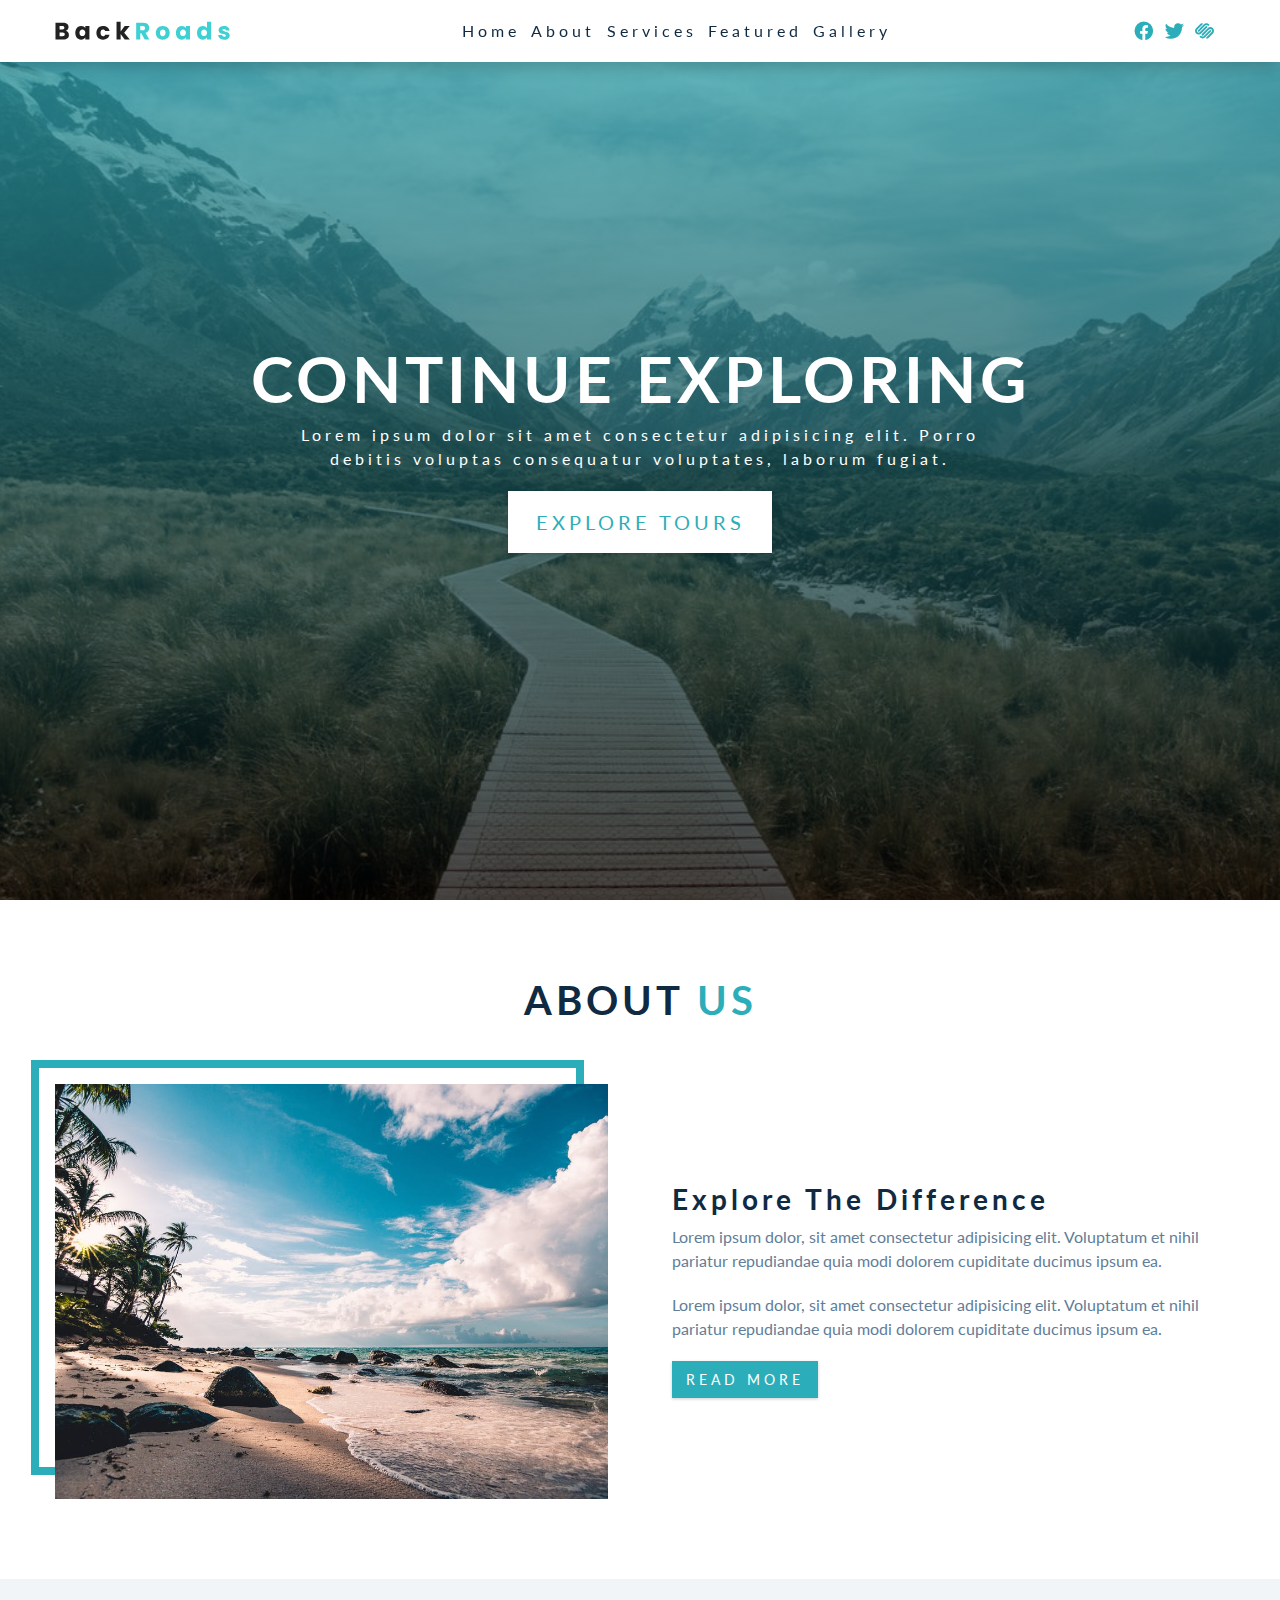
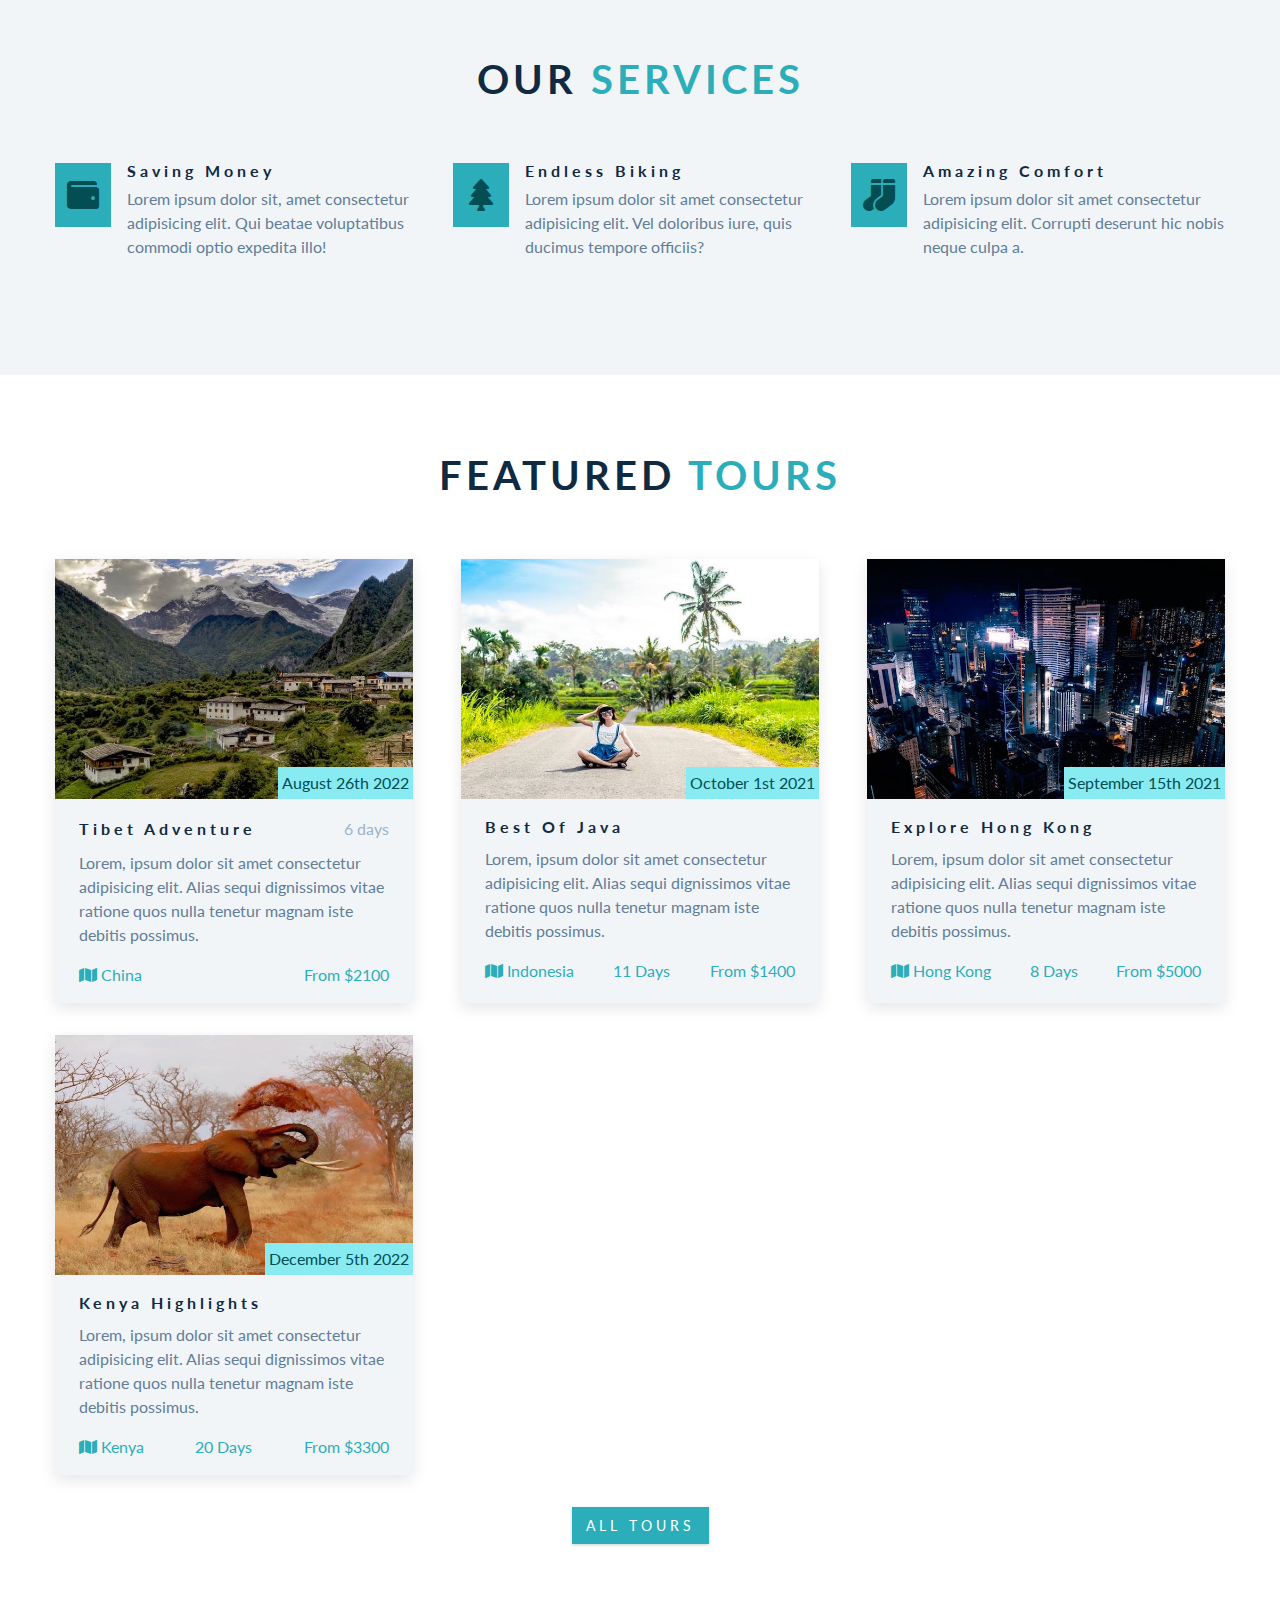
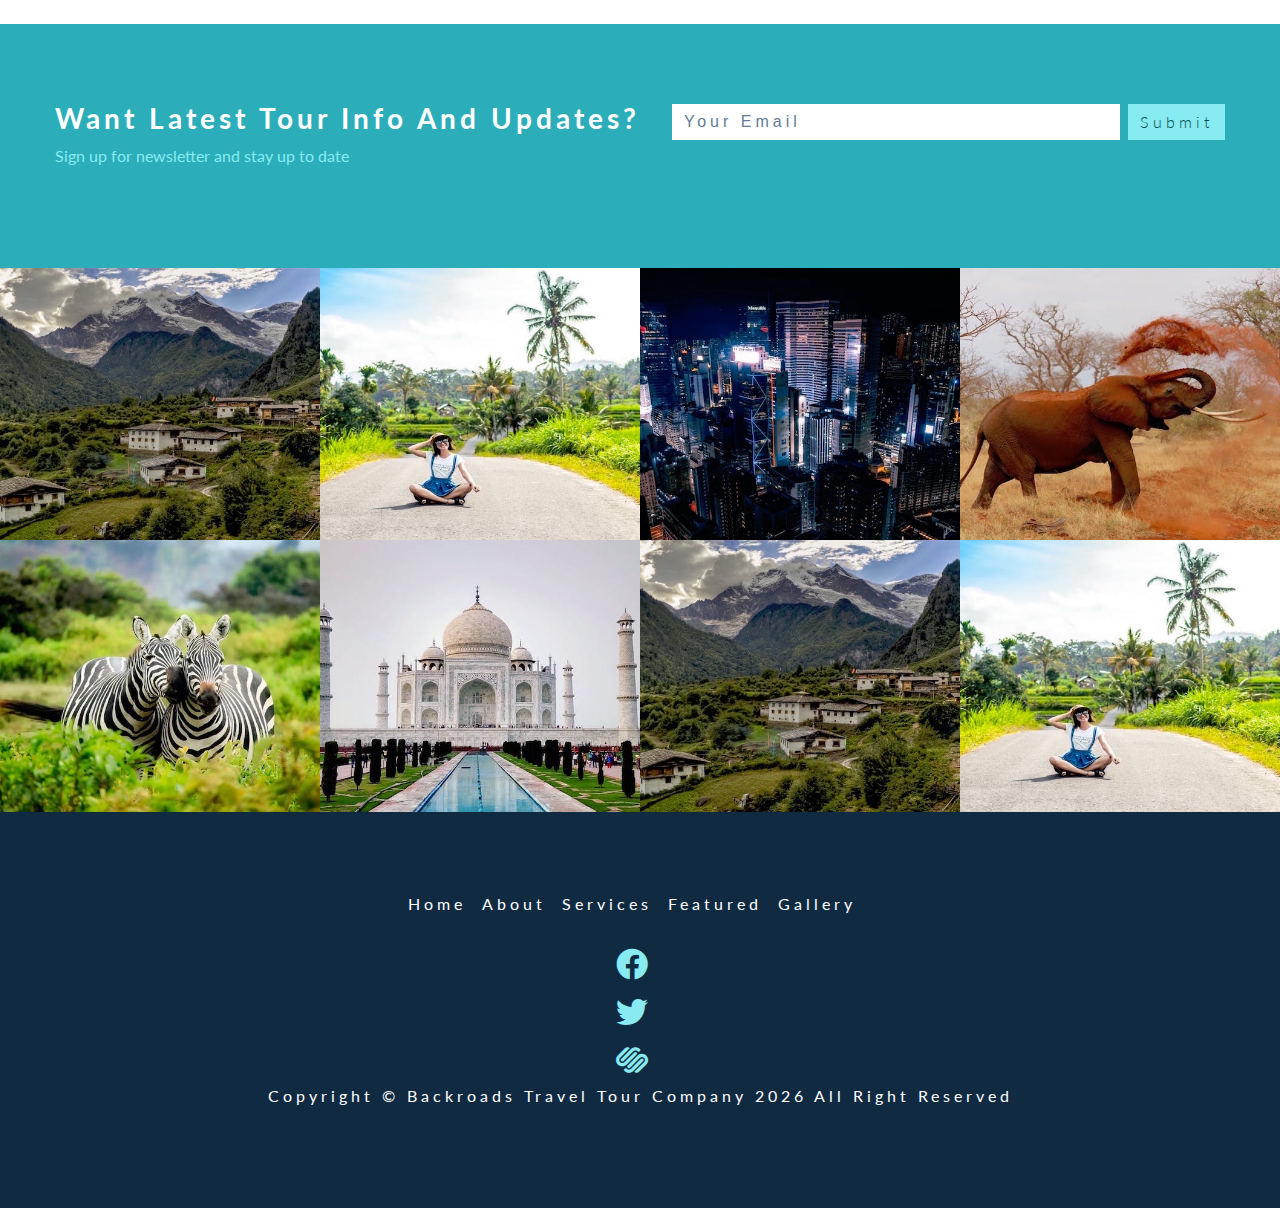
==== index.html @ 0223e91f "template copied" ====
<!DOCTYPE html>
<html lang="en">
  <head>
    <meta charset="UTF-8" />
    <meta name="viewport" content="width=device-width, initial-scale=1.0" />
    <meta http-equiv="X-UA-Compatible" content="ie=edge" />
    <title>Backroads || Tour Company</title>
    <!-- favicon -->
    <link rel="shortcut icon" href="./images/favicon.ico" type="image/x-icon" />
    <!-- font-awesome -->
    <link
      rel="stylesheet"
      href="./fontawesome-free-5.12.1-web/css/all.min.css"
    />
    <!-- styles css -->
    <link rel="stylesheet" href="./css/styles.css" />
  </head>
  <body>
    <!-- header  -->
    <header id="home">
      <!-- navbar -->
      <nav class="navbar">
        <div class="nav-center">
          <!-- nav header -->
          <div class="nav-header">
            <img src="./images/logo.svg" class="nav-logo" alt="" />
            <button type="button" class="nav-toggle" id="nav-toggle">
              <i class="fas fa-bars"></i>
            </button>
          </div>
          <!-- end of nav header -->
          <!-- nav links -->
          <ul class="nav-links" id="nav-links">
            <!-- single link -->
            <li>
              <a href="#home" class="nav-link scroll-link">home</a>
            </li>
            <!-- end of single link -->
            <!-- single link -->
            <li>
              <a href="#about" class="nav-link scroll-link">about</a>
            </li>
            <!-- end of single link -->
            <!-- single link -->
            <li>
              <a href="#services" class="nav-link scroll-link">services</a>
            </li>
            <!-- end of single link -->
            <!-- single link -->
            <li>
              <a href="#featured" class="nav-link scroll-link">featured</a>
            </li>
            <!-- end of single link -->
            <!-- single link -->
            <li>
              <a href="#gallery" class="nav-link scroll-link">gallery</a>
            </li>
            <!-- end of single link -->
          </ul>
          <!-- end of nav links -->
          <!-- nav icons -->
          <ul class="nav-icons">
            <!-- single icon -->
            <li>
              <a
                href="https://www.facebook.com"
                target="_blank"
                class="nav-icon"
              >
                <i class="fab fa-facebook"></i>
              </a>
            </li>
            <!-- single icon -->
            <li>
              <a
                href="https://www.twitter.com"
                target="_blank"
                class="nav-icon"
              >
                <i class="fab fa-twitter"></i>
              </a>
            </li>
            <!-- single icon -->
            <li>
              <a
                href="https://www.twitter.com"
                target="_blank"
                class="nav-icon"
              >
                <i class="fab fa-squarespace"></i>
              </a>
            </li>
          </ul>
          <!-- end of footer icons -->
        </div>
      </nav>
      <!-- hero -->
      <div class="hero">
        <div class="hero-banner">
          <h1>continue exploring</h1>
          <p>
            Lorem ipsum dolor sit amet consectetur adipisicing elit. Porro
            debitis voluptas consequatur voluptates, laborum fugiat.
          </p>
          <a href="#featured" class="btn hero-btn scroll-link">explore tours</a>
        </div>
      </div>
    </header>
    <!-- end of header  -->

    <!-- about section -->
    <section class="section" id="about">
      <!-- title -->
      <div class="section-title">
        <h2>about <span>us</span></h2>
      </div>
      <div class="section-center about-center">
        <!-- about img wrapper -->
        <article class="about-img">
          <img
            src="./images/about.jpeg"
            class="about-photo"
            alt="awesome beach"
          />
        </article>

        <!-- about info -->
        <article class="about-info">
          <h3>explore the difference</h3>
          <p>
            Lorem ipsum dolor, sit amet consectetur adipisicing elit. Voluptatum
            et nihil pariatur repudiandae quia modi dolorem cupiditate ducimus
            ipsum ea.
          </p>
          <p>
            Lorem ipsum dolor, sit amet consectetur adipisicing elit. Voluptatum
            et nihil pariatur repudiandae quia modi dolorem cupiditate ducimus
            ipsum ea.
          </p>
          <a href="#" class="btn">read more</a>
        </article>
      </div>
    </section>
    <!-- end of about section -->

    <!-- services -->
    <section class="section services" id="services">
      <div class="section-title">
        <h2>our <span>services</span></h2>
      </div>
      <div class="section-center services-center">
        <!-- single service -->
        <article class="service">
          <span class="service-icon">
            <i class="fas fa-wallet fa-fw"></i>
          </span>
          <div class="service-info">
            <h4 class="service-title">saving money</h4>
            <p class="service-text">
              Lorem ipsum dolor sit, amet consectetur adipisicing elit. Qui
              beatae voluptatibus commodi optio expedita illo!
            </p>
          </div>
        </article>
        <!-- end of single service -->
        <!-- single service -->
        <article class="service">
          <span class="service-icon">
            <i class="fas fa-tree fa-fw"></i>
          </span>
          <div class="service-info">
            <h4 class="service-title">endless biking</h4>
            <p class="service-text">
              Lorem ipsum dolor sit amet consectetur adipisicing elit. Vel
              doloribus iure, quis ducimus tempore officiis?
            </p>
          </div>
        </article>
        <!-- end of single service -->
        <!-- single service -->
        <article class="service">
          <span class="service-icon">
            <i class="fas fa-socks fa-fw"></i>
          </span>
          <div class="service-info">
            <h4 class="service-title">amazing comfort</h4>
            <p class="service-text">
              Lorem ipsum dolor sit amet consectetur adipisicing elit. Corrupti
              deserunt hic nobis neque culpa a.
            </p>
          </div>
        </article>
        <!-- end of single service -->
      </div>
    </section>
    <!--end services -->

    <!-- featured tours -->
    <section class="section" id="featured">
      <div class="section-title">
        <h2>featured <span>tours</span></h2>
      </div>
      <!-- featured center -->
      <div class="section-center featured-center">
        <!-- single tour -->
        <article class="tour-card">
          <div class="tour-img-container">
            <img src="./images/tour-1.jpeg" class="tour-img" alt="" />
            <p class="tour-date">august 26th 2022</p>
          </div>
          <div class="tour-info">
            <div class="tour-title">
              <h4>tibet adventure</h4>
              <p>6 days</p>
            </div>
            <p>
              Lorem, ipsum dolor sit amet consectetur adipisicing elit. Alias
              sequi dignissimos vitae ratione quos nulla tenetur magnam iste
              debitis possimus.
            </p>
            <div class="tour-footer">
              <p>
                <span>
                  <i class="fas fa-map"></i>
                  china
                </span>
              </p>
              <p>from $2100</p>
            </div>
          </div>
        </article>
        <!-- end of single tour -->
        <!-- single tour -->
        <article class="tour-card">
          <div class="tour-img-container">
            <img src="./images/tour-2.jpeg" class="tour-img" alt="" />
            <p class="tour-date">october 1st 2021</p>
          </div>
          <div class="tour-info">
            <h4>best of java</h4>
            <p>
              Lorem, ipsum dolor sit amet consectetur adipisicing elit. Alias
              sequi dignissimos vitae ratione quos nulla tenetur magnam iste
              debitis possimus.
            </p>
            <div class="tour-footer">
              <p>
                <span>
                  <i class="fas fa-map"></i>
                  indonesia
                </span>
              </p>
              <p>11 days</p>
              <p>from $1400</p>
            </div>
          </div>
        </article>
        <!-- end of single tour -->
        <!-- single tour -->
        <article class="tour-card">
          <div class="tour-img-container">
            <img src="./images/tour-3.jpeg" class="tour-img" alt="" />
            <p class="tour-date">september 15th 2021</p>
          </div>
          <div class="tour-info">
            <h4>explore hong kong</h4>
            <p>
              Lorem, ipsum dolor sit amet consectetur adipisicing elit. Alias
              sequi dignissimos vitae ratione quos nulla tenetur magnam iste
              debitis possimus.
            </p>
            <div class="tour-footer">
              <p>
                <span>
                  <i class="fas fa-map"></i>
                  hong kong
                </span>
              </p>
              <p>8 days</p>
              <p>from $5000</p>
            </div>
          </div>
        </article>
        <!-- end of single tour -->
        <!-- single tour -->
        <article class="tour-card">
          <div class="tour-img-container">
            <img src="./images/tour-4.jpeg" class="tour-img" alt="" />
            <p class="tour-date">december 5th 2022</p>
          </div>
          <div class="tour-info">
            <h4>kenya highlights</h4>
            <p>
              Lorem, ipsum dolor sit amet consectetur adipisicing elit. Alias
              sequi dignissimos vitae ratione quos nulla tenetur magnam iste
              debitis possimus.
            </p>
            <div class="tour-footer">
              <p>
                <span>
                  <i class="fas fa-map"></i>
                  kenya
                </span>
              </p>
              <p>20 days</p>
              <p>from $3300</p>
            </div>
          </div>
        </article>
        <!-- end of single tour -->
      </div>
      <div class="tour-btn">
        <a href="#" class="btn">all tours</a>
      </div>
    </section>
    <!-- end of featured tours -->

    <!-- contact -->
    <section class="section contact" id="contact">
      <div class="section-center contact-center">
        <!-- contact title -->
        <article class="contact-title">
          <h3>want latest tour info and updates?</h3>
          <p>Sign up for newsletter and stay up to date</p>
        </article>
        <form class="contact-form">
          <input
            type="email"
            name="email"
            class="form-control"
            placeholder="your email"
          />
          <button type="submit" class="btn-submit">submit</button>
        </form>
      </div>
    </section>

    <!-- end of contact -->

    <!-- gallery  -->
    <section id="gallery">
      <div class="gallery-center">
        <!-- single item -->
        <article class="gallery-img-container">
          <img src="./images/tour-1.jpeg" class="gallery-img" />
          <a href="#" class="gallery-icon">
            <i class="fas fa-search"></i>
          </a>
        </article>
        <!-- end of single item -->
        <!-- single item -->
        <article class="gallery-img-container">
          <img src="./images/tour-2.jpeg" class="gallery-img" />
          <a href="#" class="gallery-icon">
            <i class="fas fa-search"></i>
          </a>
        </article>
        <!-- end of single item -->
        <!-- single item -->
        <article class="gallery-img-container">
          <img src="./images/tour-3.jpeg" class="gallery-img" />
          <a href="#" class="gallery-icon">
            <i class="fas fa-search"></i>
          </a>
        </article>
        <!-- end of single item -->
        <!-- single item -->
        <article class="gallery-img-container">
          <img src="./images/tour-4.jpeg" class="gallery-img" />
          <a href="#" class="gallery-icon">
            <i class="fas fa-search"></i>
          </a>
        </article>
        <!-- end of single item -->
        <!-- single item -->
        <article class="gallery-img-container">
          <img src="./images/tour-5.jpeg" class="gallery-img" />
          <a href="#" class="gallery-icon">
            <i class="fas fa-search"></i>
          </a>
        </article>
        <!-- end of single item -->
        <!-- single item -->
        <article class="gallery-img-container">
          <img src="./images/tour-6.jpeg" class="gallery-img" />
          <a href="#" class="gallery-icon">
            <i class="fas fa-search"></i>
          </a>
        </article>
        <!-- end of single item -->
        <!-- single item -->
        <article class="gallery-img-container">
          <img src="./images/tour-1.jpeg" class="gallery-img" />
          <a href="#" class="gallery-icon">
            <i class="fas fa-search"></i>
          </a>
        </article>
        <!-- end of single item -->
        <!-- single item -->
        <article class="gallery-img-container">
          <img src="./images/tour-2.jpeg" class="gallery-img" />
          <a href="#" class="gallery-icon">
            <i class="fas fa-search"></i>
          </a>
        </article>
        <!-- end of single item -->
      </div>
    </section>
    <!-- end of gallery  -->

    <!-- footer -->
    <footer class="section footer">
      <ul class="footer-links">
        <!-- single link -->
        <li>
          <a href="#home" class="footer-link scroll-link">home</a>
        </li>
        <!-- end of single link -->
        <!-- single link -->
        <li>
          <a href="#about" class="footer-link scroll-link">about</a>
        </li>
        <!-- end of single link -->
        <!-- single link -->
        <li>
          <a href="#services" class="footer-link scroll-link">services</a>
        </li>
        <!-- end of single link -->
        <!-- single link -->
        <li>
          <a href="#featured" class="footer-link scroll-link">featured</a>
        </li>
        <!-- end of single link -->
        <!-- single link -->
        <li>
          <a href="#gallery" class="footer-link scroll-link">gallery</a>
        </li>
        <!-- end of single link -->
      </ul>
      <!-- end of footer links -->
      <!-- footer icons -->
      <ul>
        <!-- single icon -->
        <li>
          <a
            href="https://www.facebook.com"
            target="_blank"
            class="footer-icon"
          >
            <i class="fab fa-facebook"></i>
          </a>
        </li>
        <!-- single icon -->
        <li>
          <a href="https://www.twitter.com" target="_blank" class="footer-icon">
            <i class="fab fa-twitter"></i>
          </a>
        </li>
        <!-- single icon -->
        <li>
          <a href="https://www.twitter.com" target="_blank" class="footer-icon">
            <i class="fab fa-squarespace"></i>
          </a>
        </li>
      </ul>
      <!-- end of footer icons -->
      <p class="copyright">
        copyright &copy; backroads travel tour company
        <span id="date"></span> all right reserved
      </p>
    </footer>
    <!-- js -->
    <script src="./js/app.js"></script>
  </body>
</html>
---- css/styles.css ----
/*
=============== 
Fonts
===============
*/
@import url("https://fonts.googleapis.com/css?family=Lato:400,700&display=swap");

/*
=============== 
Variables
===============
*/

:root {
  /* dark shades of primary color*/
  --clr-primary-1: hsl(184, 91%, 17%);
  --clr-primary-2: hsl(185, 84%, 25%);
  --clr-primary-3: hsl(185, 81%, 29%);
  --clr-primary-4: hsl(184, 77%, 34%);
  /* primary/main color */
  --clr-primary-5: hsl(185, 62%, 45%);
  /* lighter shades of primary color */
  --clr-primary-6: hsl(185, 57%, 50%);
  --clr-primary-7: hsl(184, 65%, 59%);
  --clr-primary-8: hsl(184, 80%, 74%);
  --clr-primary-9: hsl(185, 94%, 87%);
  --clr-primary-10: hsl(186, 100%, 94%);
  /* darkest grey - used for headings */
  --clr-grey-1: hsl(209, 61%, 16%);
  --clr-grey-2: hsl(211, 39%, 23%);
  --clr-grey-3: hsl(209, 34%, 30%);
  --clr-grey-4: hsl(209, 28%, 39%);
  /* grey used for paragraphs */
  --clr-grey-5: hsl(210, 22%, 49%);
  --clr-grey-6: hsl(209, 23%, 60%);
  --clr-grey-7: hsl(211, 27%, 70%);
  --clr-grey-8: hsl(210, 31%, 80%);
  --clr-grey-9: hsl(212, 33%, 89%);
  --clr-grey-10: hsl(210, 36%, 96%);
  --clr-white: #fff;
  --ff-primary: "Lato", sans-serif;
  --transition: all 0.3s linear;
  --spacing: 0.25rem;
  --radius: 0.5rem;
  --light-shadow: 0 5px 15px rgba(0, 0, 0, 0.1);
  --dark-shadow: 0 5px 15px rgba(0, 0, 0, 0.2);
}
/*
=============== 
Global Styles
===============
*/

* {
  margin: 0;
  padding: 0;
  box-sizing: border-box;
}
body {
  font-family: var(--ff-primary);
  background: var(--clr-white);
  color: var(--clr-grey-1);
  line-height: 1.5;
  font-size: 0.875rem;
}
ul {
  list-style-type: none;
}
a {
  text-decoration: none;
}

img:not(.nav-logo) {
  width: 100%;
  display: block;
}

h1,
h2,
h3,
h4 {
  letter-spacing: var(--spacing);
  text-transform: capitalize;
  line-height: 1.25;
  margin-bottom: 0.75rem;
}
h1 {
  font-size: 3rem;
}
h2 {
  font-size: 2rem;
}
h3 {
  font-size: 1.25rem;
}
h4 {
  font-size: 0.875rem;
}
p {
  margin-bottom: 1.25rem;
  color: var(--clr-grey-5);
}
@media screen and (min-width: 800px) {
  h1 {
    font-size: 4rem;
  }
  h2 {
    font-size: 2.5rem;
  }
  h3 {
    font-size: 1.75rem;
  }
  h4 {
    font-size: 1rem;
  }
  body {
    font-size: 1rem;
  }
  h1,
  h2,
  h3,
  h4 {
    line-height: 1;
  }
}
/*  global classes */

.btn {
  text-transform: uppercase;
  background: var(--clr-primary-5);
  color: var(--clr-white);
  padding: 0.375rem 0.75rem;
  letter-spacing: var(--spacing);
  display: inline-block;
  /* font-weight: 700; */
  transition: var(--transition);
  font-size: 0.875rem;
  border: 2px solid transparent;
  cursor: pointer;
  box-shadow: 0 1px 3px rgba(0, 0, 0, 0.2);
}
.btn:hover {
  color: var(--clr-primary-1);
  background: var(--clr-primary-8);
}

.section {
  padding: 5rem 0;
}

.section-title {
  text-align: center;
  margin-bottom: 4rem;
}

.section-title h2 {
  text-transform: uppercase;
}

.section-title span {
  color: var(--clr-primary-5);
}

.section-center {
  width: 90vw;
  margin: 0 auto;
  max-width: 1170px;
}

@media screen and (min-width: 992px) {
  .section-center {
    width: 95vw;
  }
}

/*
=============== 
Navbar
===============
*/
.navbar {
  position: fixed;
  top: 0;
  left: 0;
  width: 100%;
  background: var(--clr-white);
  box-shadow: var(--dark-shadow);
  z-index: 2;
}

.nav-icons {
  display: none;
}

.nav-center {
  width: 100%;
  max-width: 1170px;
  margin: 0 auto;
}

.nav-header {
  display: flex;
  justify-content: space-between;
  align-items: center;
  padding: 1rem 2rem;
}

.nav-toggle {
  background: transparent;
  border: transparent;
  font-size: 1.5rem;
  color: var(--clr-primary-5);
  cursor: pointer;
  transition: var(--transition);
}

.nav-toggle:hover {
  transform: scale(1.2);
}

.nav-link {
  display: block;
  padding: 1rem 2rem;
  text-transform: capitalize;
  letter-spacing: var(--spacing);
  transition: var(--transition);
  color: var(--clr-grey-1);
  cursor: pointer;
  font-size: 1rem;
}

.nav-link:hover {
  color: var(--clr-primary-1);
  background: var(--clr-primary-8);
  padding-left: 2.25rem;
}

.nav-links {
  height: 0;
  overflow: hidden;
  transition: var(--transition);
}

.show-links {
  height: 280px;
}

@media screen and (min-width: 992px) {
  .navbar {
    padding: 1rem 2rem;
  }
  /* hide toggle button */
  .nav-toggle {
    display: none;
  }

  .nav-center {
    display: flex;
    justify-content: space-between;
    align-items: center;
    flex-wrap: wrap;
  }

  .nav-links {
    height: auto;
    display: flex;
  }

  .nav-header {
    padding: 0 0;
  }

  .nav-link {
    padding: 0 0;
    margin-right: 0.7rem;
  }

  .nav-link:hover {
    padding: 0;
    color: var(--clr-primary-5);
    background: transparent;
  }
  .nav-icons {
    display: flex;
  }

  .nav-icon {
    margin-right: 0.7rem;
    color: var(--clr-primary-5);
    font-size: 1.2rem;
    transition: var(--transition);
  }

  .nav-icon:hover {
    color: var(--clr-primary-8);
  }
}

/*
=============== 
Hero
===============
*/
.hero {
  min-height: 100vh;
  background: var(--clr-primary-5);
  display: flex;
  justify-content: center;
  align-items: center;
}

.hero-banner {
  text-align: center;
  color: var(--clr-white);
  padding: 0 3rem;
}

.hero-banner h1 {
  text-transform: uppercase;
}

.hero-banner p {
  max-width: 35rem;
  margin-left: auto;
  margin-right: auto;
  color: var(--clr-white);
  letter-spacing: var(--spacing);
}

.hero-btn {
  padding: 0.9rem 1.6rem;
  font-size: 1.25rem;
  background: var(--clr-white);
  color: var(--clr-primary-5);
}

.hero-btn:hover {
  background: transparent;
  color: var(--clr-white);
  border-color: var(--clr-white);
}

@media screen and (min-width: 768px) {
  .hero {
    background: linear-gradient(rgb(44, 174, 186, 0.7), rgba(0, 0, 0, 0.7)),
      url("../images/main.jpeg") center/cover no-repeat;
  }
  .hero-banner {
    padding: 0;
  }
  .hero-banner p {
    max-width: 45rem;
  }
}

/*
=============== 
About
===============
*/
/* section add to globals */
/* title add to globals */
/* section center add to globals */

.about-img,
.about-info {
  margin-bottom: 2rem;
}

@media screen and (min-width: 992px) {
  .about-center {
    display: flex;
    flex-wrap: wrap;
    /* by using space-between, in combination with a  */
    justify-content: space-between;
  }
  .about-img,
  .about-info {
    /* shorthand for flex-grow:0, flex-shrink:0 and flex-basis (the size 
    along the main axis, in this case width). In this case, we are setting flex-shrink
    and flex-grow to 0, as we don't want the size of the children to change as our container
    changes. And we are setting their width to 50% minus 2 rem, so that we can have
    some distance between them. */
    flex: 0 0 calc(50% - 2rem);
    margin-bottom: 0;
    /* align-self centers the children along the cross axis (vertically in this case) */
    align-self: center;
  }
}

@media screen and (min-width: 1170px) {
  .about-img::before {
    content: "";
    position: absolute;
    border: 0.5rem solid var(--clr-primary-5);
    width: 100%;
    height: 100%;
    box-sizing: border-box;
    top: -1.5rem;
    left: -1.5rem;
    /* z-index: -1; */
  }
  .about-img {
    position: relative;
  }
  .about-photo {
    position: relative;
  }
}

/*
=============== 
Services
===============
*/

.services {
  background: var(--clr-grey-10);
}

.service {
  text-align: center;
  margin-bottom: 3rem;
}

.service-icon {
  background: var(--clr-primary-5);
  color: var(--clr-primary-1);
  padding: 0.5rem;
  display: inline-block;
  font-size: 2rem;
  margin-bottom: 1.5rem;
}

.service-text {
  max-width: 20rem;
  margin-left: auto;
  margin-right: auto;
}

@media screen and (min-width: 576px) {
  .services-center {
    display: flex;
    justify-content: space-between;
    flex-wrap: wrap;
  }

  .service {
    flex: 0 0 calc(50% - 1rem);
    margin-bottom: 1rem;
  }
}

@media screen and (min-width: 992px) {
  .service {
    flex: 0 0 calc(33.33% - 1rem);
  }
}

@media screen and (min-width: 1170px) {
  .service {
    display: flex;
    text-align: left;
  }
  .service-icon {
    /* the default is strech, which made the icon too big, so changed to start */
    align-self: start;
  }
  .service-info {
    padding-left: 1rem;
  }
  .service-title {
    margin-bottom: 0.5rem;
  }
}

/*
=============== 
Featured Tours
===============
*/

.tour-card {
  transition: var(--transition);
  background: var(--clr-grey-10);
  box-shadow: var(--light-shadow);
  /* margin between the cards on small screens - single column layout */
  margin-bottom: 2rem;
}

.tour-card:hover {
  box-shadow: var(--dark-shadow);
  transform: scale(1.02);
}

.tour-img-container {
  position: relative;
}

.tour-img {
  height: 15rem;
  -o-object-fit: cover;
  object-fit: cover;
}

.tour-date {
  position: absolute;
  right: 0;
  bottom: 0;
  background: var(--clr-primary-8);
  margin-bottom: 0;
  color: var(--clr-primary-1);
  text-transform: capitalize;
  padding: 0.25rem;
}

.tour-title {
  display: flex;
  justify-content: space-between;
  flex-wrap: wrap;
}

.tour-title p,
.tour-title h4 {
  margin-bottom: 0.75rem;
  line-height: 1.25;
}

.tour-title p {
  color: var(--clr-grey-7);
}

.tour-info {
  padding: 1.25rem 1.5rem;
}

.tour-footer {
  display: flex;
  justify-content: space-between;
  flex-wrap: wrap;
  align-items: center;
}

.tour-footer p {
  line-height: 0;
  margin-bottom: 0;
  text-transform: capitalize;
  color: var(--clr-primary-5);
}
.tour-btn {
  text-align: center;
}

@media screen and (min-width: 768px) {
  .featured-center {
    display: flex;
    flex-wrap: wrap;
    justify-content: space-between;
  }

  .tour-card {
    flex: 0 0 calc(50% - 2rem);
  }
}

@media screen and (min-width: 1170px) {
  .tour-card {
    flex: 0 0 calc(33.33% - 2rem);
  }
}

/*
=============== 
Contact
===============
*/

.contact {
  background: var(--clr-primary-5);
}

.contact-title {
  color: var(--clr-white);
}

.contact-title p {
  color: var(--clr-primary-8);
}

.contact-form {
  display: flex;
  max-width: 28rem;
}

.form-control {
  flex: 1 1 auto;
  color: var(--clr-grey-5);
}

.form-control,
.btn-submit {
  padding: 0.375rem 0.75rem;
  font-size: 1rem;
  line-height: 1.5;
  font-weight: 300;
  letter-spacing: var(--spacing);
  background: var(--clr-white);
  text-transform: capitalize;
  border: transparent;
}

.form-control::-webkit-input-placeholder {
  color: inherit;
}

.form-control::-moz-placeholder {
  color: inherit;
}

.form-control:-ms-input-placeholder {
  color: inherit;
}

.form-control::-ms-input-placeholder {
  color: inherit;
}

.form-control::placeholder {
  color: inherit;
}

.btn-submit {
  font-family: var(--ff-primary);
  margin-left: 0.5rem;
  background: var(--clr-primary-8);
  color: var(--clr-primary-1);
  cursor: pointer;
  transition: var(--transition);
}

.btn-submit:hover {
  background: var(--clr-primary-1);
  color: var(--clr-primary-5);
}

@media screen and (min-width: 992px) {
  .contact-center {
    display: flex;
    flex-wrap: wrap;
    justify-content: space-between;
  }
  .contact-form {
    /* The default is stretch, so this prevents the contact form from stretching vertically */
    align-self: flex-start;
    /* This  will make our form grow and shrink as necessary (horizontally)*/
    flex: 1 1 auto;
    max-width: 100%;
    padding-left: 2rem;
  }
}

/*
=============== 
Gallery
===============
*/

.gallery-img-container {
  position: relative;
  background: var(--clr-primary-5);
}

.gallery-icon {
  position: absolute;
  top: 50%;
  left: 50%;
  font-size: 2rem;
  transform: translate(-50%, -50%);
  color: var(--clr-white);
  opacity: 0;
  cursor: pointer;
  transition: var(--transition);
}

.gallery-img {
  height: 17rem;
  -o-object-fit: cover;
  object-fit: cover;
  transition: var(--transition);
}

.gallery-img-container:hover .gallery-img {
  opacity: 0.5;
}

.gallery-img-container:hover .gallery-icon {
  opacity: 1;
}

@media screen and (min-width: 768px) {
  .gallery-center {
    display: flex;
    flex-wrap: wrap;
  }

  .gallery-img-container {
    flex: 0 0 50%;
  }
}

@media screen and (min-width: 992px) {
  .gallery-img-container {
    flex: 0 0 25%;
  }
}
/*
=============== 
Footer
===============
*/

.footer {
  background: var(--clr-grey-1);
  text-align: center;
  padding-left: 2rem;
  padding-right: 2rem;
}

.footer-links,
.footer-icons {
  display: flex;
  justify-content: center;
  margin-bottom: 1.5rem;
  flex-wrap: wrap;
}

.footer-link {
  color: var(--clr-white);
  text-transform: capitalize;
  font-size: 1rem;
  margin-right: 1rem;
  letter-spacing: var(--spacing);
  transition: var(--transition);
}

.footer-link:hover {
  color: var(--clr-primary-5);
}

.footer-icon {
  font-size: 2rem;
  margin-right: 1rem;
  color: var(--clr-primary-8);
  transition: var(--transition);
}

.footer-icon:hover {
  color: var(--clr-primary-5);
}

.copyright {
  text-transform: capitalize;
  letter-spacing: var(--spacing);
  color: var(--clr-white);
}
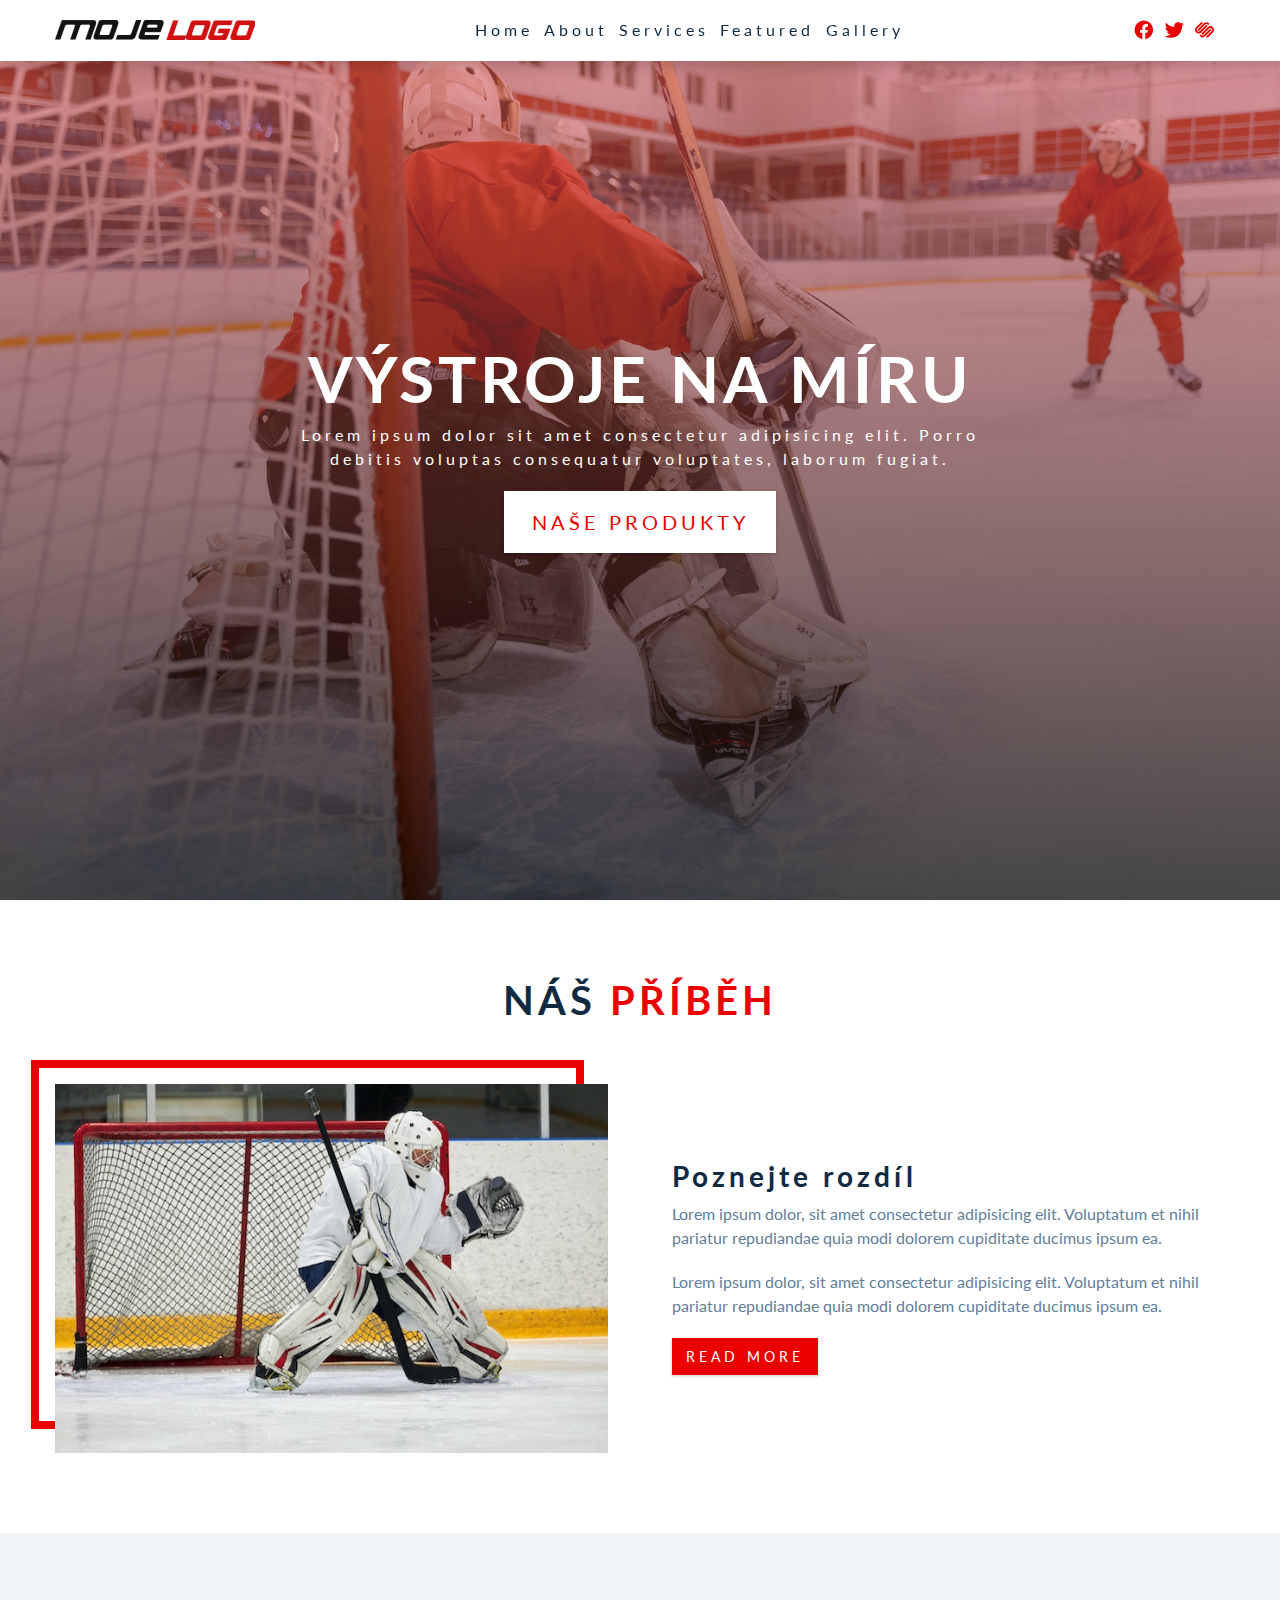
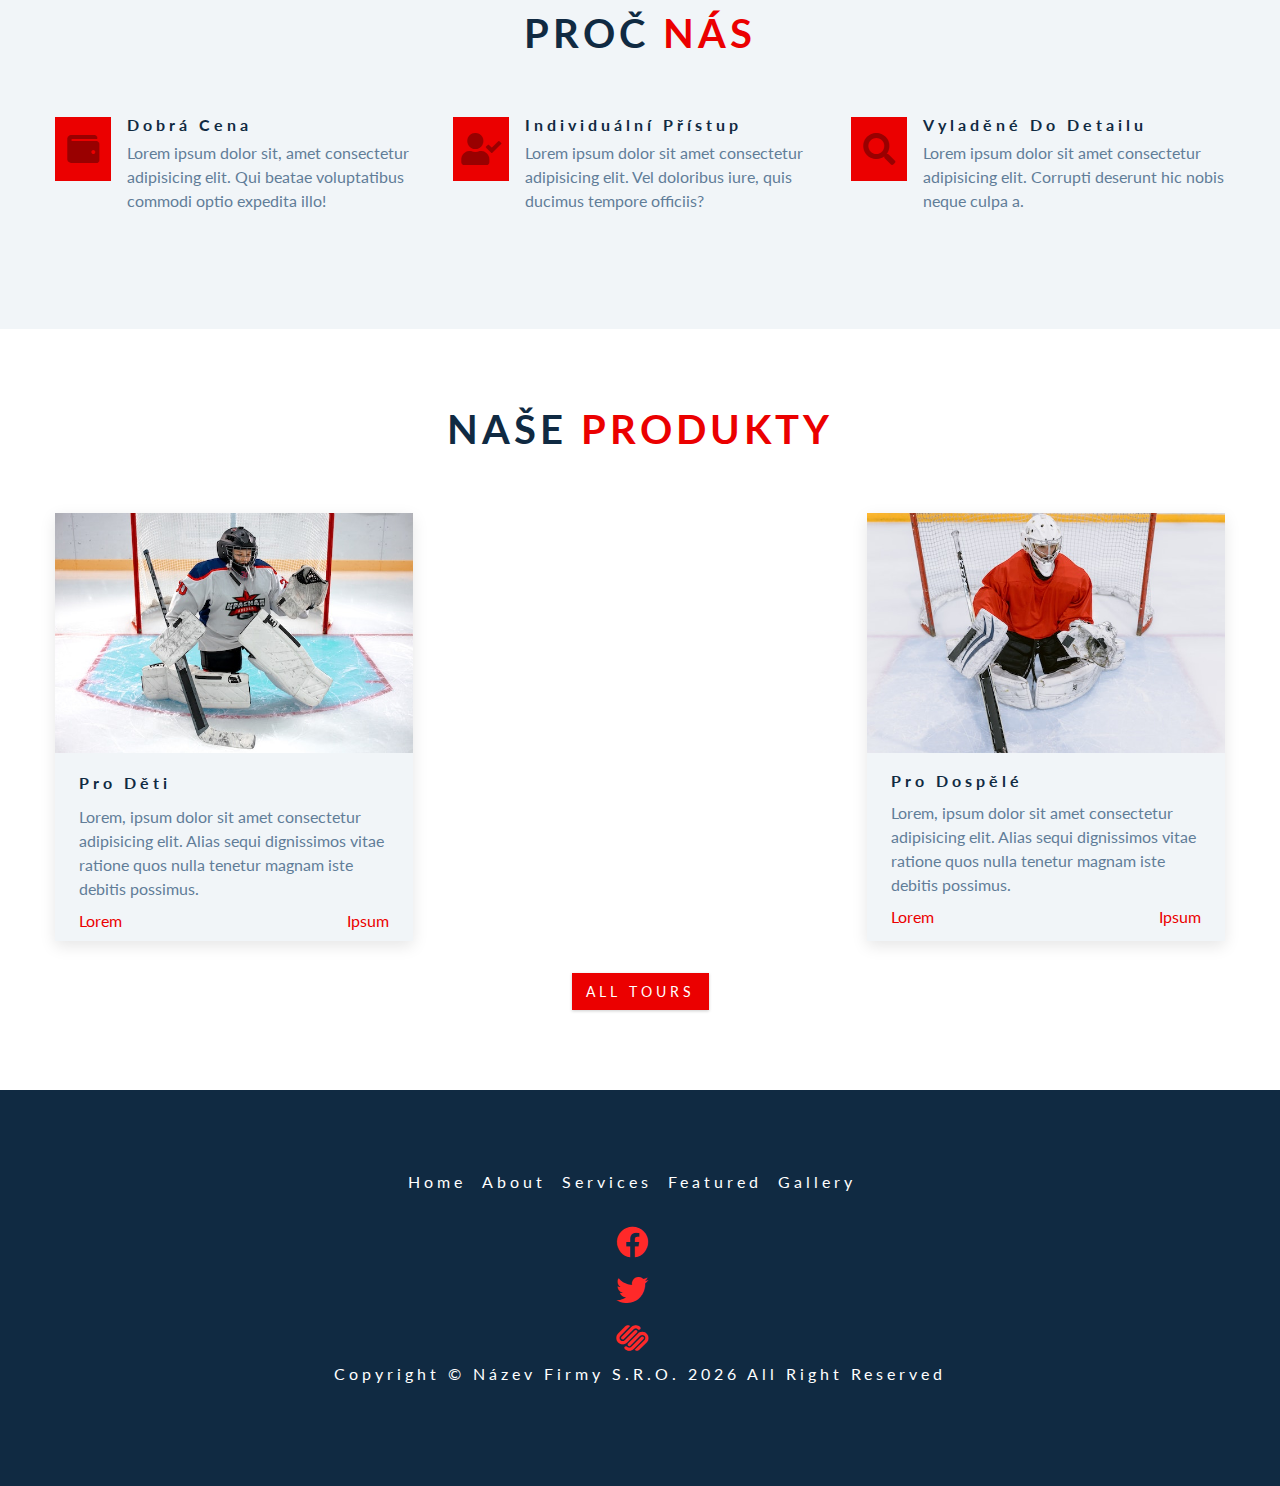
==== commit da70d7a1: "WIP v1" ====
--- a/index.html
+++ b/index.html
@@ -4,7 +4,7 @@
     <meta charset="UTF-8" />
     <meta name="viewport" content="width=device-width, initial-scale=1.0" />
     <meta http-equiv="X-UA-Compatible" content="ie=edge" />
-    <title>Backroads || Tour Company</title>
+    <title>Výstroje na míru</title>
     <!-- favicon -->
     <link rel="shortcut icon" href="./images/favicon.ico" type="image/x-icon" />
     <!-- font-awesome -->
@@ -23,7 +23,7 @@
         <div class="nav-center">
           <!-- nav header -->
           <div class="nav-header">
-            <img src="./images/logo.svg" class="nav-logo" alt="" />
+            <img src="./images/logo.png" class="nav-logo" alt="" />
             <button type="button" class="nav-toggle" id="nav-toggle">
               <i class="fas fa-bars"></i>
             </button>
@@ -97,12 +97,12 @@
       <!-- hero -->
       <div class="hero">
         <div class="hero-banner">
-          <h1>continue exploring</h1>
+          <h1>výstroje na míru</h1>
           <p>
             Lorem ipsum dolor sit amet consectetur adipisicing elit. Porro
             debitis voluptas consequatur voluptates, laborum fugiat.
           </p>
-          <a href="#featured" class="btn hero-btn scroll-link">explore tours</a>
+          <a href="#featured" class="btn hero-btn scroll-link">naše produkty</a>
         </div>
       </div>
     </header>
@@ -112,21 +112,21 @@
     <section class="section" id="about">
       <!-- title -->
       <div class="section-title">
-        <h2>about <span>us</span></h2>
+        <h2>Náš <span>příběh</span></h2>
       </div>
       <div class="section-center about-center">
         <!-- about img wrapper -->
         <article class="about-img">
           <img
-            src="./images/about.jpeg"
+            src="./images/about.jpg"
             class="about-photo"
-            alt="awesome beach"
+            alt="hokejový brankář"
           />
         </article>
 
         <!-- about info -->
         <article class="about-info">
-          <h3>explore the difference</h3>
+          <h3>Poznejte rozdíl</h3>
           <p>
             Lorem ipsum dolor, sit amet consectetur adipisicing elit. Voluptatum
             et nihil pariatur repudiandae quia modi dolorem cupiditate ducimus
@@ -146,7 +146,7 @@
     <!-- services -->
     <section class="section services" id="services">
       <div class="section-title">
-        <h2>our <span>services</span></h2>
+        <h2>proč <span>nás</span></h2>
       </div>
       <div class="section-center services-center">
         <!-- single service -->
@@ -155,7 +155,7 @@
             <i class="fas fa-wallet fa-fw"></i>
           </span>
           <div class="service-info">
-            <h4 class="service-title">saving money</h4>
+            <h4 class="service-title">Dobrá cena</h4>
             <p class="service-text">
               Lorem ipsum dolor sit, amet consectetur adipisicing elit. Qui
               beatae voluptatibus commodi optio expedita illo!
@@ -166,10 +166,10 @@
         <!-- single service -->
         <article class="service">
           <span class="service-icon">
-            <i class="fas fa-tree fa-fw"></i>
+            <i class="fas fa-user-check fa-fw"></i>
           </span>
           <div class="service-info">
-            <h4 class="service-title">endless biking</h4>
+            <h4 class="service-title">Individuální přístup</h4>
             <p class="service-text">
               Lorem ipsum dolor sit amet consectetur adipisicing elit. Vel
               doloribus iure, quis ducimus tempore officiis?
@@ -180,10 +180,10 @@
         <!-- single service -->
         <article class="service">
           <span class="service-icon">
-            <i class="fas fa-socks fa-fw"></i>
+            <i class="fas fa-search fa-fw"></i>
           </span>
           <div class="service-info">
-            <h4 class="service-title">amazing comfort</h4>
+            <h4 class="service-title">Vyladěné do detailu</h4>
             <p class="service-text">
               Lorem ipsum dolor sit amet consectetur adipisicing elit. Corrupti
               deserunt hic nobis neque culpa a.
@@ -198,20 +198,18 @@
     <!-- featured tours -->
     <section class="section" id="featured">
       <div class="section-title">
-        <h2>featured <span>tours</span></h2>
+        <h2>naše <span>produkty</span></h2>
       </div>
       <!-- featured center -->
       <div class="section-center featured-center">
         <!-- single tour -->
         <article class="tour-card">
           <div class="tour-img-container">
-            <img src="./images/tour-1.jpeg" class="tour-img" alt="" />
-            <p class="tour-date">august 26th 2022</p>
+            <img src="./images/pro-deti.jpg" class="tour-img" alt="" />
           </div>
           <div class="tour-info">
             <div class="tour-title">
-              <h4>tibet adventure</h4>
-              <p>6 days</p>
+              <h4>pro děti</h4>
             </div>
             <p>
               Lorem, ipsum dolor sit amet consectetur adipisicing elit. Alias
@@ -220,12 +218,9 @@
             </p>
             <div class="tour-footer">
               <p>
-                <span>
-                  <i class="fas fa-map"></i>
-                  china
-                </span>
+                Lorem
               </p>
-              <p>from $2100</p>
+              <p>Ipsum</p>
             </div>
           </div>
         </article>
@@ -233,11 +228,10 @@
         <!-- single tour -->
         <article class="tour-card">
           <div class="tour-img-container">
-            <img src="./images/tour-2.jpeg" class="tour-img" alt="" />
-            <p class="tour-date">october 1st 2021</p>
+            <img src="./images/pro-dospele.jpg" class="tour-img" alt="" />
           </div>
           <div class="tour-info">
-            <h4>best of java</h4>
+            <h4>pro dospělé</h4>
             <p>
               Lorem, ipsum dolor sit amet consectetur adipisicing elit. Alias
               sequi dignissimos vitae ratione quos nulla tenetur magnam iste
@@ -246,64 +240,10 @@
             <div class="tour-footer">
               <p>
                 <span>
-                  <i class="fas fa-map"></i>
-                  indonesia
+                  Lorem
                 </span>
               </p>
-              <p>11 days</p>
-              <p>from $1400</p>
-            </div>
-          </div>
-        </article>
-        <!-- end of single tour -->
-        <!-- single tour -->
-        <article class="tour-card">
-          <div class="tour-img-container">
-            <img src="./images/tour-3.jpeg" class="tour-img" alt="" />
-            <p class="tour-date">september 15th 2021</p>
-          </div>
-          <div class="tour-info">
-            <h4>explore hong kong</h4>
-            <p>
-              Lorem, ipsum dolor sit amet consectetur adipisicing elit. Alias
-              sequi dignissimos vitae ratione quos nulla tenetur magnam iste
-              debitis possimus.
-            </p>
-            <div class="tour-footer">
-              <p>
-                <span>
-                  <i class="fas fa-map"></i>
-                  hong kong
-                </span>
-              </p>
-              <p>8 days</p>
-              <p>from $5000</p>
-            </div>
-          </div>
-        </article>
-        <!-- end of single tour -->
-        <!-- single tour -->
-        <article class="tour-card">
-          <div class="tour-img-container">
-            <img src="./images/tour-4.jpeg" class="tour-img" alt="" />
-            <p class="tour-date">december 5th 2022</p>
-          </div>
-          <div class="tour-info">
-            <h4>kenya highlights</h4>
-            <p>
-              Lorem, ipsum dolor sit amet consectetur adipisicing elit. Alias
-              sequi dignissimos vitae ratione quos nulla tenetur magnam iste
-              debitis possimus.
-            </p>
-            <div class="tour-footer">
-              <p>
-                <span>
-                  <i class="fas fa-map"></i>
-                  kenya
-                </span>
-              </p>
-              <p>20 days</p>
-              <p>from $3300</p>
+              <p>Ipsum</p>
             </div>
           </div>
         </article>
@@ -314,99 +254,6 @@
       </div>
     </section>
     <!-- end of featured tours -->
-
-    <!-- contact -->
-    <section class="section contact" id="contact">
-      <div class="section-center contact-center">
-        <!-- contact title -->
-        <article class="contact-title">
-          <h3>want latest tour info and updates?</h3>
-          <p>Sign up for newsletter and stay up to date</p>
-        </article>
-        <form class="contact-form">
-          <input
-            type="email"
-            name="email"
-            class="form-control"
-            placeholder="your email"
-          />
-          <button type="submit" class="btn-submit">submit</button>
-        </form>
-      </div>
-    </section>
-
-    <!-- end of contact -->
-
-    <!-- gallery  -->
-    <section id="gallery">
-      <div class="gallery-center">
-        <!-- single item -->
-        <article class="gallery-img-container">
-          <img src="./images/tour-1.jpeg" class="gallery-img" />
-          <a href="#" class="gallery-icon">
-            <i class="fas fa-search"></i>
-          </a>
-        </article>
-        <!-- end of single item -->
-        <!-- single item -->
-        <article class="gallery-img-container">
-          <img src="./images/tour-2.jpeg" class="gallery-img" />
-          <a href="#" class="gallery-icon">
-            <i class="fas fa-search"></i>
-          </a>
-        </article>
-        <!-- end of single item -->
-        <!-- single item -->
-        <article class="gallery-img-container">
-          <img src="./images/tour-3.jpeg" class="gallery-img" />
-          <a href="#" class="gallery-icon">
-            <i class="fas fa-search"></i>
-          </a>
-        </article>
-        <!-- end of single item -->
-        <!-- single item -->
-        <article class="gallery-img-container">
-          <img src="./images/tour-4.jpeg" class="gallery-img" />
-          <a href="#" class="gallery-icon">
-            <i class="fas fa-search"></i>
-          </a>
-        </article>
-        <!-- end of single item -->
-        <!-- single item -->
-        <article class="gallery-img-container">
-          <img src="./images/tour-5.jpeg" class="gallery-img" />
-          <a href="#" class="gallery-icon">
-            <i class="fas fa-search"></i>
-          </a>
-        </article>
-        <!-- end of single item -->
-        <!-- single item -->
-        <article class="gallery-img-container">
-          <img src="./images/tour-6.jpeg" class="gallery-img" />
-          <a href="#" class="gallery-icon">
-            <i class="fas fa-search"></i>
-          </a>
-        </article>
-        <!-- end of single item -->
-        <!-- single item -->
-        <article class="gallery-img-container">
-          <img src="./images/tour-1.jpeg" class="gallery-img" />
-          <a href="#" class="gallery-icon">
-            <i class="fas fa-search"></i>
-          </a>
-        </article>
-        <!-- end of single item -->
-        <!-- single item -->
-        <article class="gallery-img-container">
-          <img src="./images/tour-2.jpeg" class="gallery-img" />
-          <a href="#" class="gallery-icon">
-            <i class="fas fa-search"></i>
-          </a>
-        </article>
-        <!-- end of single item -->
-      </div>
-    </section>
-    <!-- end of gallery  -->
 
     <!-- footer -->
     <footer class="section footer">
@@ -465,7 +312,7 @@
       </ul>
       <!-- end of footer icons -->
       <p class="copyright">
-        copyright &copy; backroads travel tour company
+        copyright &copy; název firmy s.r.o.
         <span id="date"></span> all right reserved
       </p>
     </footer>
--- a/css/styles.css
+++ b/css/styles.css
@@ -13,18 +13,18 @@
 
 :root {
   /* dark shades of primary color*/
-  --clr-primary-1: hsl(184, 91%, 17%);
-  --clr-primary-2: hsl(185, 84%, 25%);
-  --clr-primary-3: hsl(185, 81%, 29%);
-  --clr-primary-4: hsl(184, 77%, 34%);
+  --clr-primary-1: hsl(0, 100%, 30%);
+  --clr-primary-2: hsl(0, 100%, 34%);
+  --clr-primary-3: hsl(0, 100%, 38%);
+  --clr-primary-4: hsl(0, 100%, 42%);
   /* primary/main color */
-  --clr-primary-5: hsl(185, 62%, 45%);
+  --clr-primary-5: hsl(0, 100%, 46%);
   /* lighter shades of primary color */
-  --clr-primary-6: hsl(185, 57%, 50%);
-  --clr-primary-7: hsl(184, 65%, 59%);
-  --clr-primary-8: hsl(184, 80%, 74%);
-  --clr-primary-9: hsl(185, 94%, 87%);
-  --clr-primary-10: hsl(186, 100%, 94%);
+  --clr-primary-6: hsl(0, 100%, 50%);
+  --clr-primary-7: hsl(0, 100%, 54%);
+  --clr-primary-8: hsl(0, 100%, 58%);
+  --clr-primary-9: hsl(0, 100%, 62%);
+  --clr-primary-10: hsl(0, 100%, 66%);
   /* darkest grey - used for headings */
   --clr-grey-1: hsl(209, 61%, 16%);
   --clr-grey-2: hsl(211, 39%, 23%);
@@ -92,6 +92,7 @@
 }
 h3 {
   font-size: 1.25rem;
+  text-transform: none;
 }
 h4 {
   font-size: 0.875rem;
@@ -342,8 +343,8 @@
 
 @media screen and (min-width: 768px) {
   .hero {
-    background: linear-gradient(rgb(44, 174, 186, 0.7), rgba(0, 0, 0, 0.7)),
-      url("../images/main.jpeg") center/cover no-repeat;
+    background: linear-gradient(rgb(255, 102, 102, 0.5), rgba(0, 0, 0, 0.7)),
+      url("../images/main.jpg") center/cover no-repeat;
   }
   .hero-banner {
     padding: 0;
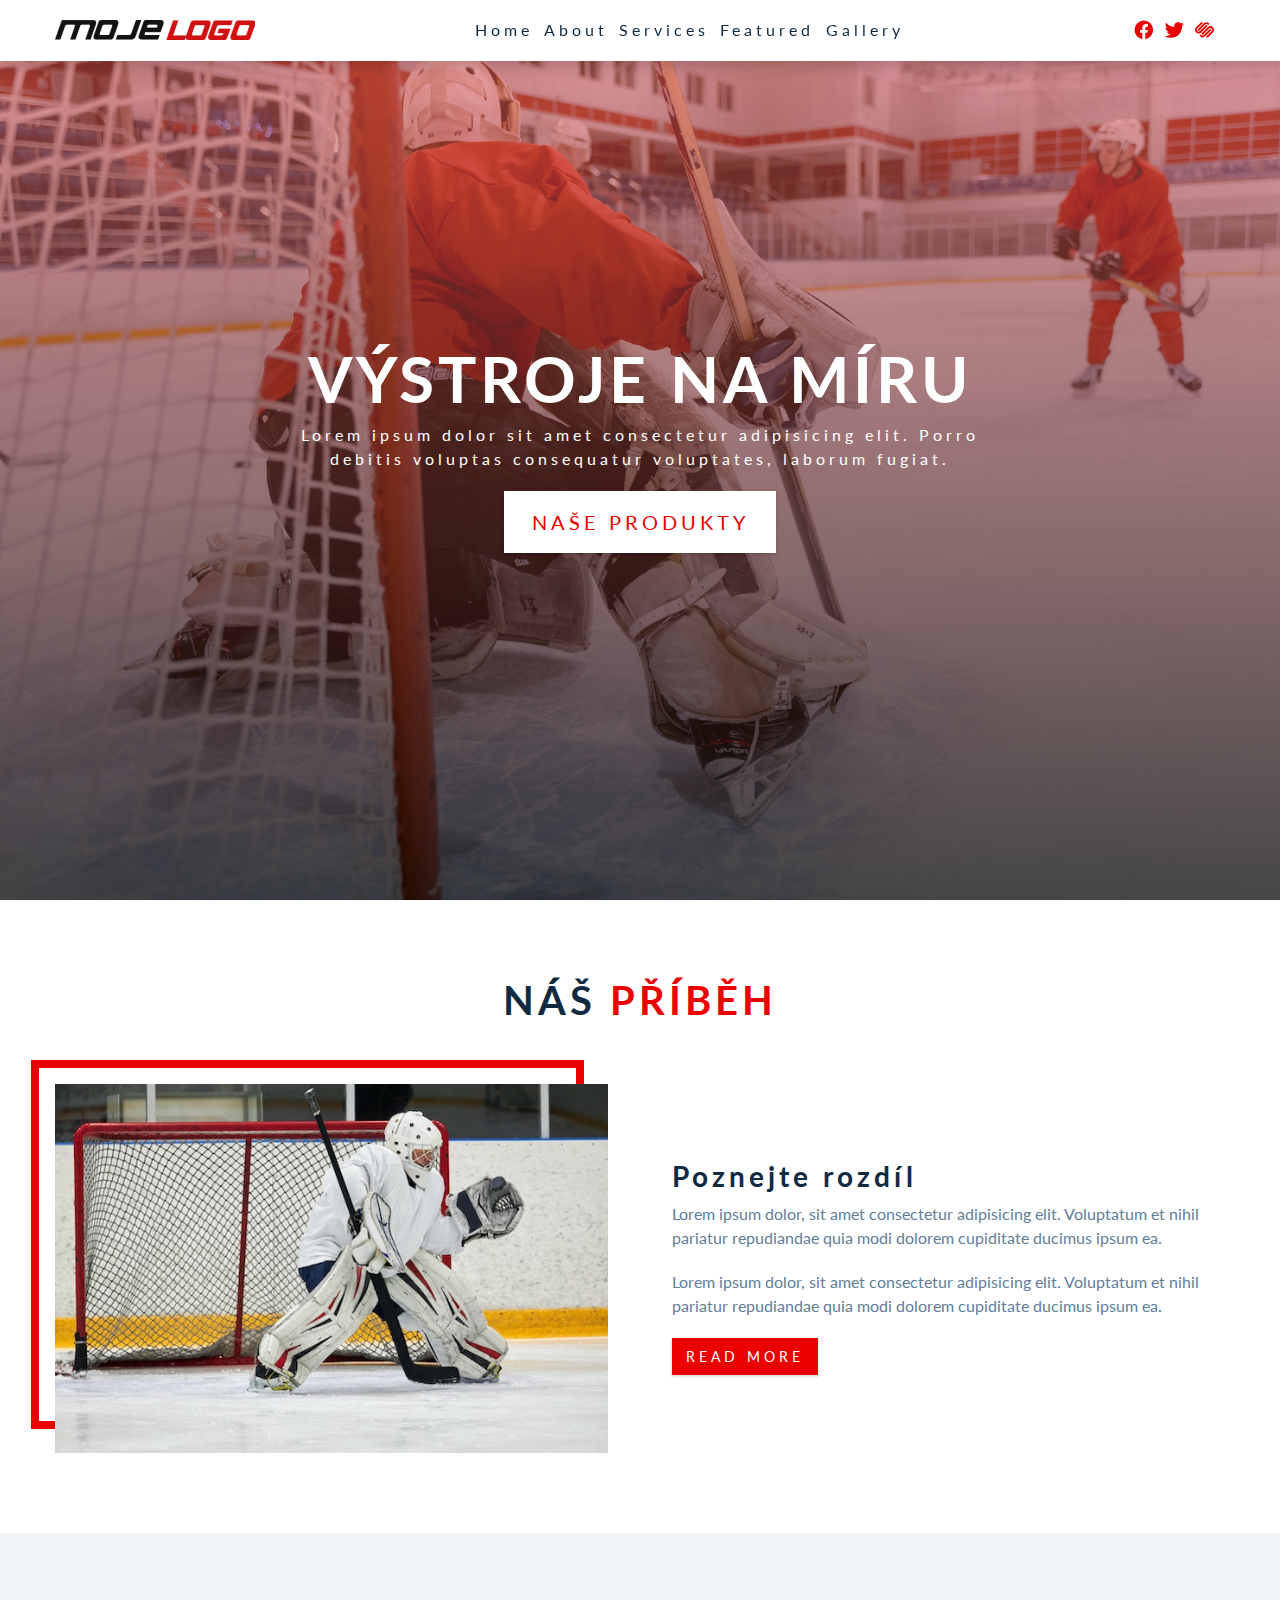
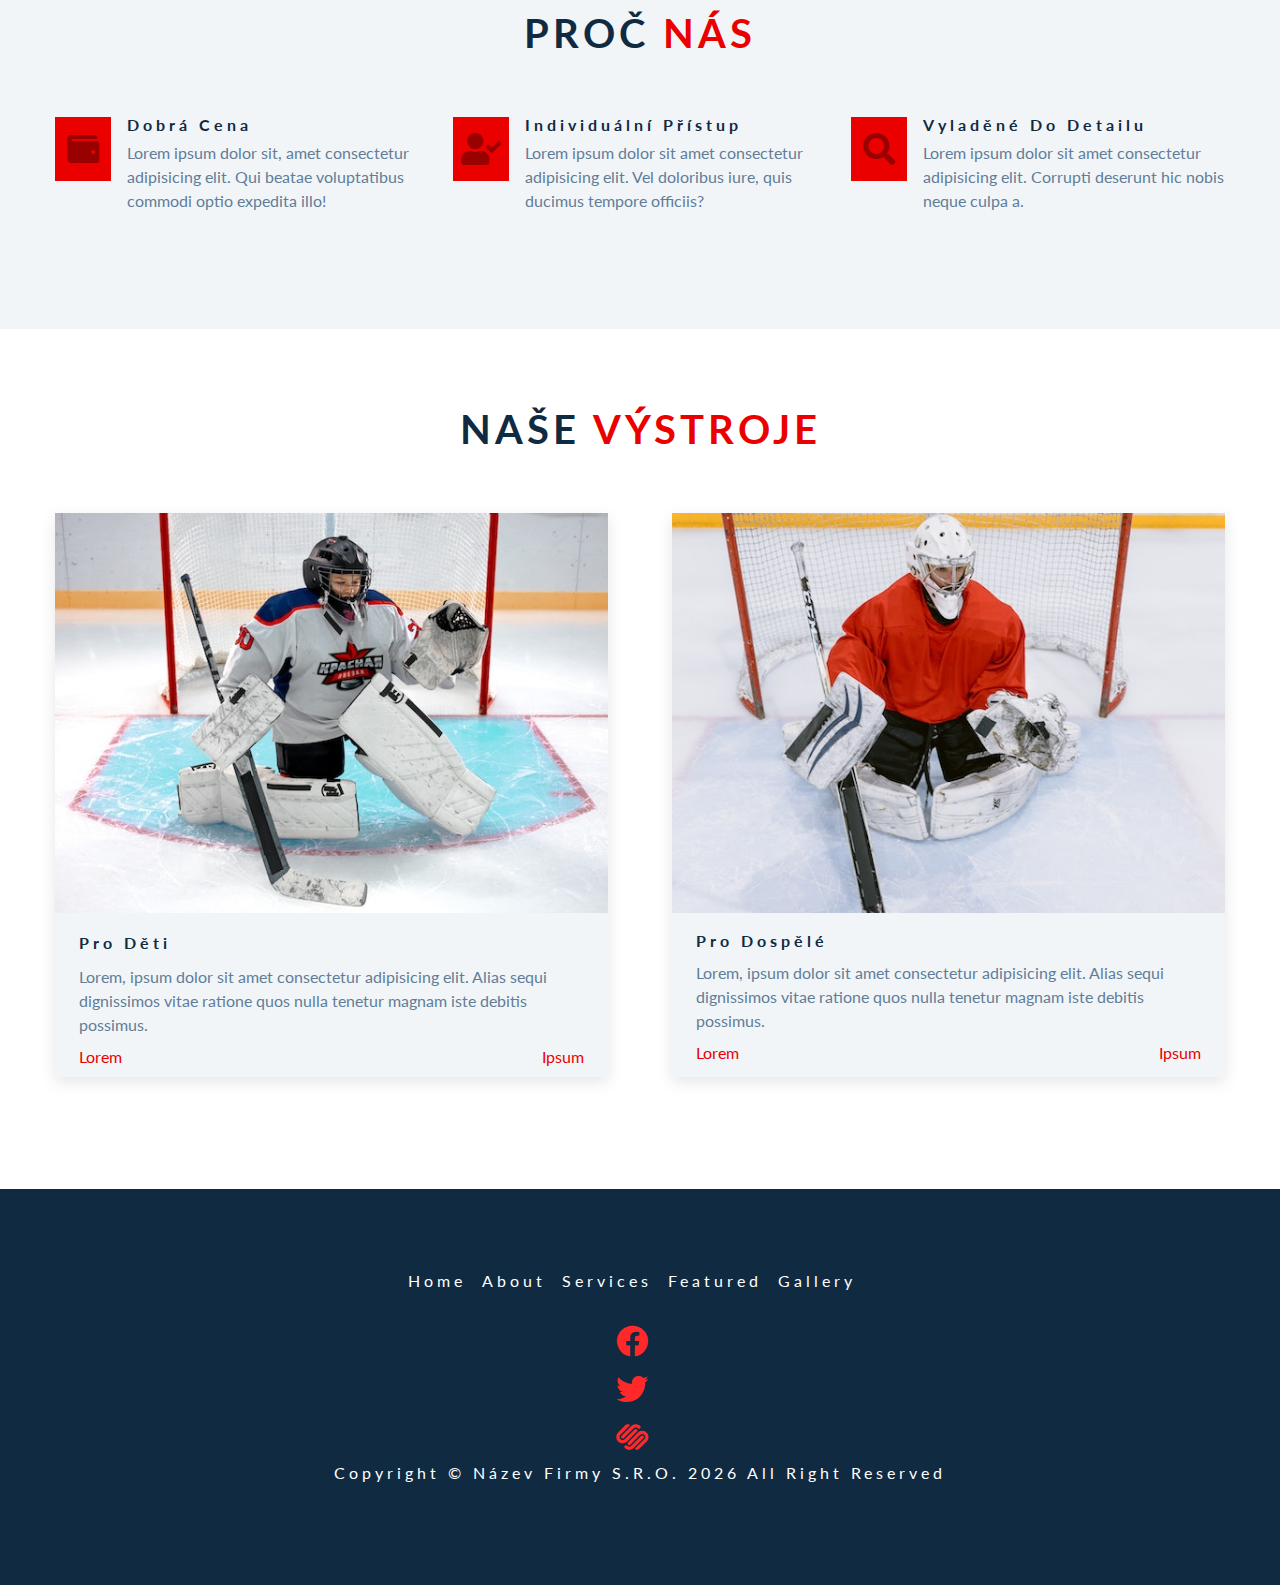
==== commit 83e38002: "vystroj page progress" ====
--- a/index.html
+++ b/index.html
@@ -198,12 +198,12 @@
     <!-- featured tours -->
     <section class="section" id="featured">
       <div class="section-title">
-        <h2>naše <span>produkty</span></h2>
+        <h2>naše <span>výstroje</span></h2>
       </div>
       <!-- featured center -->
       <div class="section-center featured-center">
         <!-- single tour -->
-        <article class="tour-card">
+        <article class="tour-card" id="vystroj-deti">
           <div class="tour-img-container">
             <img src="./images/pro-deti.jpg" class="tour-img" alt="" />
           </div>
@@ -226,7 +226,7 @@
         </article>
         <!-- end of single tour -->
         <!-- single tour -->
-        <article class="tour-card">
+        <article class="tour-card" id="vystroj-dospeli">
           <div class="tour-img-container">
             <img src="./images/pro-dospele.jpg" class="tour-img" alt="" />
           </div>
@@ -248,9 +248,6 @@
           </div>
         </article>
         <!-- end of single tour -->
-      </div>
-      <div class="tour-btn">
-        <a href="#" class="btn">all tours</a>
       </div>
     </section>
     <!-- end of featured tours -->
--- a/css/styles.css
+++ b/css/styles.css
@@ -409,6 +409,100 @@
   }
 }
 
+/* 
+===============
+Vystroj
+===============
+*/
+#vystroj {
+  margin-top: 5rem;
+}
+
+.vystroj-img,
+.vystroj-info {
+  margin-bottom: 2rem;
+}
+
+figure {
+  position: relative;
+  display: inline-block;
+}
+
+figure span {
+  position: absolute;
+  width: 3.1%;
+  height: 6%;
+  border-radius: 50%;
+  background: black;
+  cursor: pointer;
+  animation: move 3s infinite;
+}
+
+#helma {
+  left: 51%;
+  top: 1%;
+}
+
+#vyrazecka {
+  left: 33%;
+  top: 40%;
+}
+
+#beton {
+  left: 45%;
+  top: 75%;
+}
+
+#rukavice {
+  left: 64%;
+  top: 38%;
+}
+
+
+#hokejka {
+  left: 41%;
+  top: 93%;
+}
+
+@keyframes move {
+  0% {
+    transform: scale(0.9, 0.9);
+
+  }
+
+  50% {
+    transform: scale(1.2, 1.2);
+  }
+
+  100% {
+    transform: scale(0.9, 0.9);
+  }
+}
+
+@media screen and (min-width: 992px) {
+  .vystroj-center {
+    display: flex;
+    flex-wrap: wrap;
+    /* by using space-between, in combination with a  */
+    justify-content: space-between;
+  }
+  .vystroj-img,
+  .vystroj-info {
+    /* shorthand for flex-grow:0, flex-shrink:0 and flex-basis (the size 
+    along the main axis, in this case width). In this case, we are setting flex-shrink
+    and flex-grow to 0, as we don't want the size of the children to change as our container
+    changes. And we are setting their width to 50% minus 2 rem, so that we can have
+    some distance between them. */
+    flex: 0 0 calc(50% - 2rem);
+    margin-bottom: 0;
+    /* align-self centers the children along the cross axis (vertically in this case) */
+    align-self: center;
+  }
+}
+
+
+
+
 /*
 =============== 
 Services
@@ -487,6 +581,7 @@
   box-shadow: var(--light-shadow);
   /* margin between the cards on small screens - single column layout */
   margin-bottom: 2rem;
+  cursor: pointer;
 }
 
 .tour-card:hover {
@@ -499,7 +594,7 @@
 }
 
 .tour-img {
-  height: 15rem;
+  height: 25rem;
   -o-object-fit: cover;
   object-fit: cover;
 }
@@ -561,12 +656,6 @@
 
   .tour-card {
     flex: 0 0 calc(50% - 2rem);
-  }
-}
-
-@media screen and (min-width: 1170px) {
-  .tour-card {
-    flex: 0 0 calc(33.33% - 2rem);
   }
 }
 
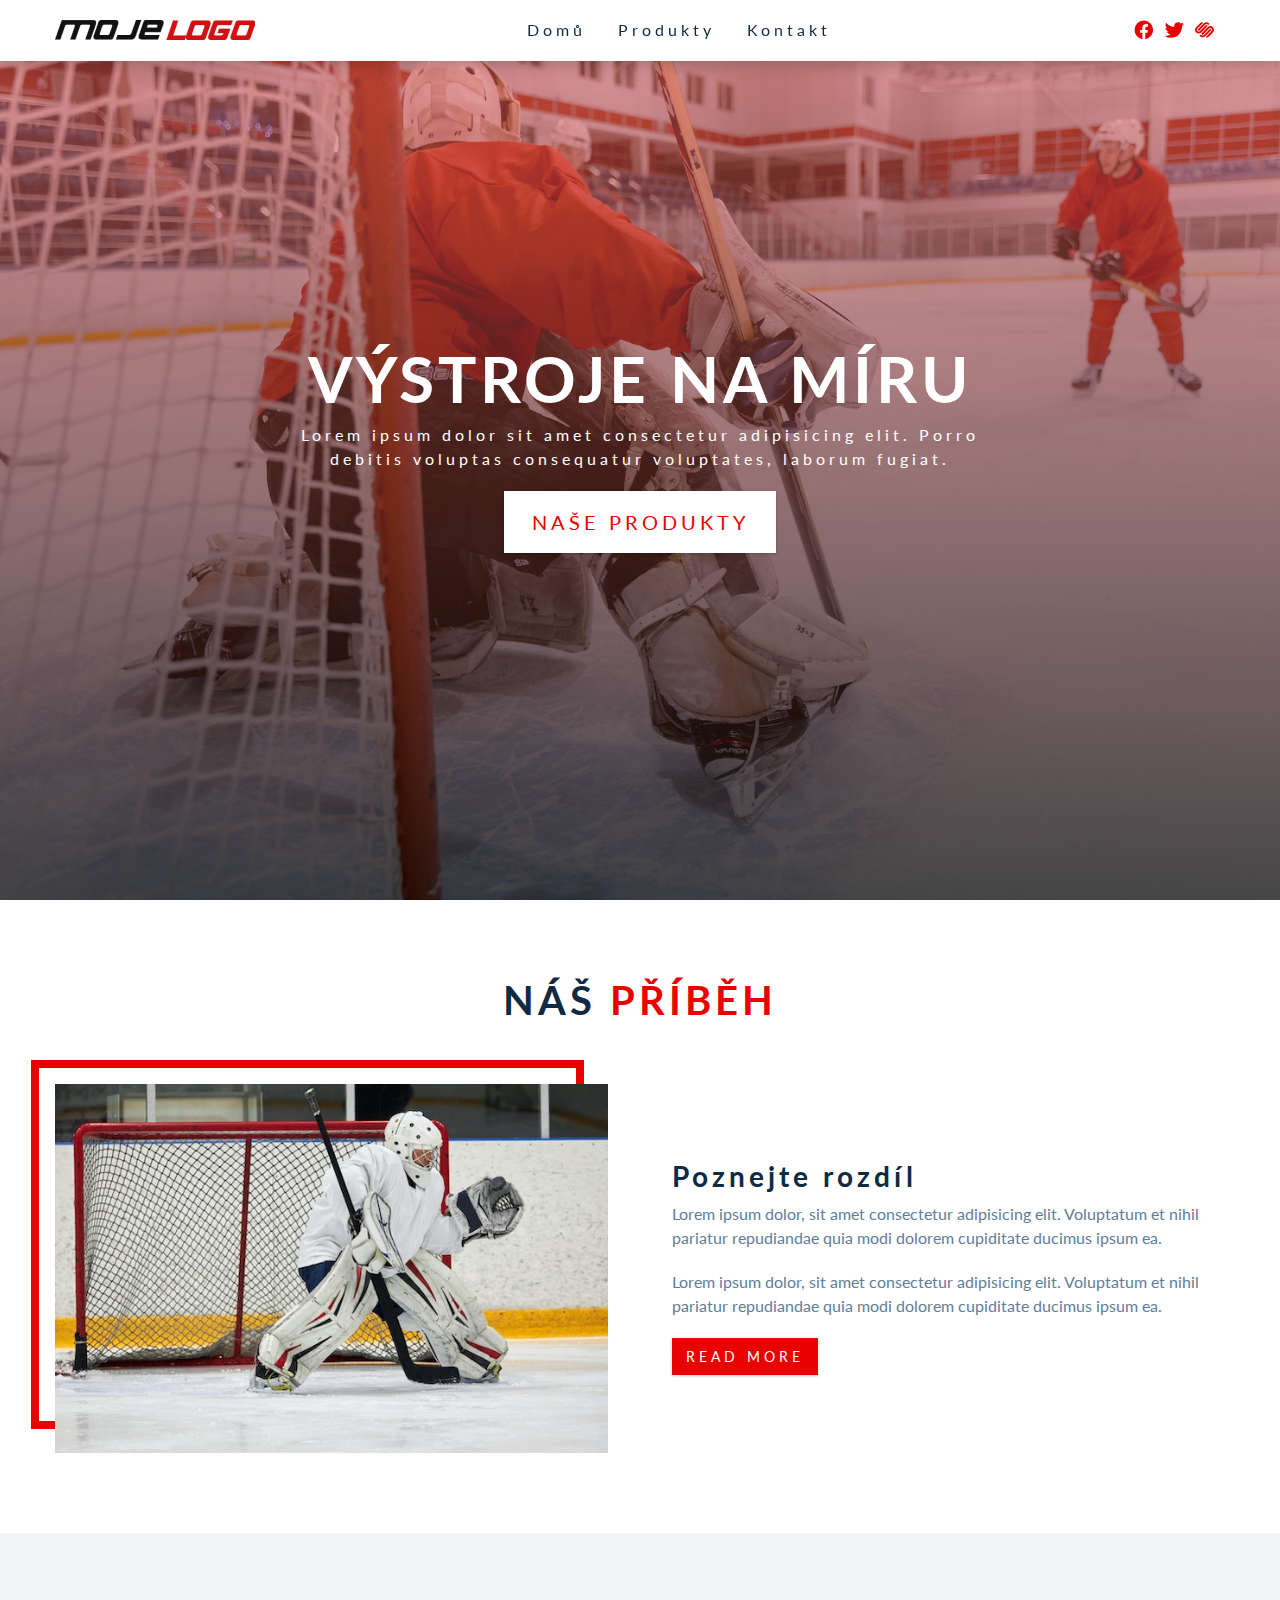
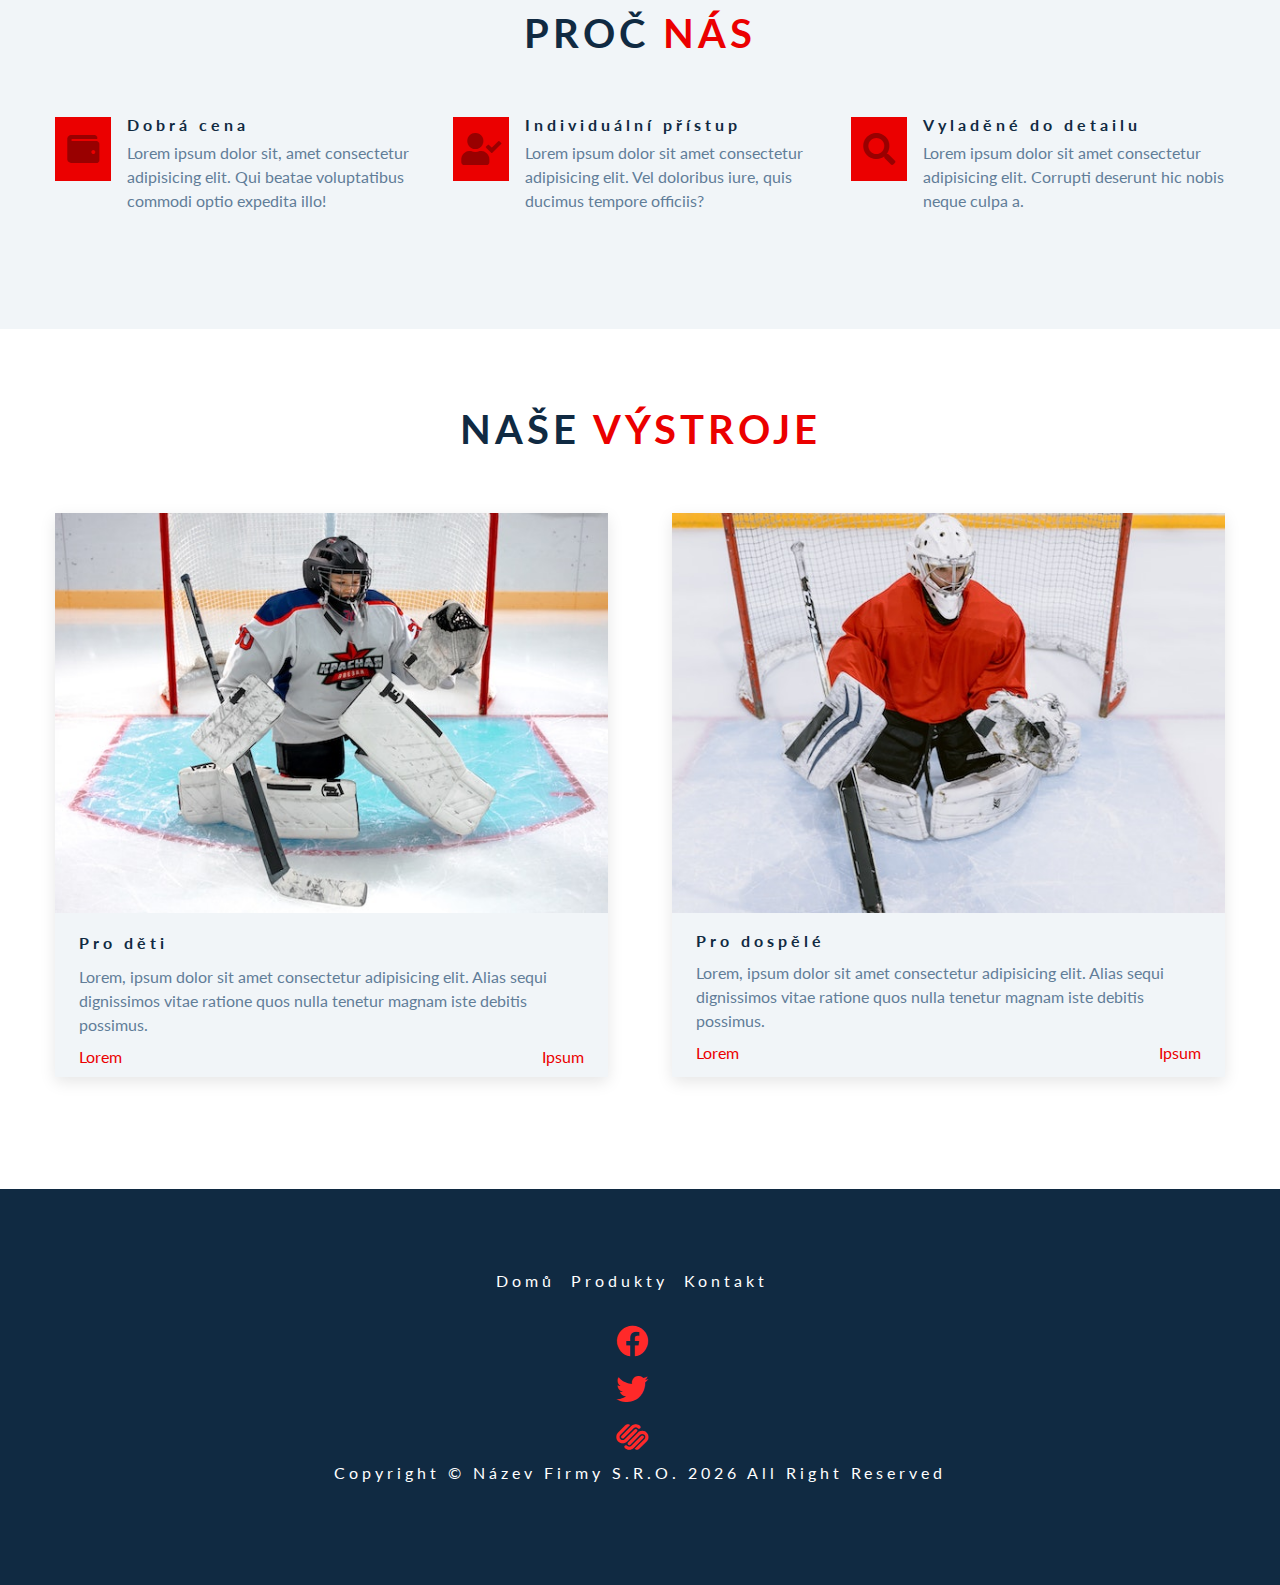
==== commit e72626d7: "first draft" ====
--- a/index.html
+++ b/index.html
@@ -23,7 +23,7 @@
         <div class="nav-center">
           <!-- nav header -->
           <div class="nav-header">
-            <img src="./images/logo.png" class="nav-logo" alt="" />
+            <img src="./images/logo.png" class="nav-logo" alt="" id="mojelogo" />
             <button type="button" class="nav-toggle" id="nav-toggle">
               <i class="fas fa-bars"></i>
             </button>
@@ -31,31 +31,19 @@
           <!-- end of nav header -->
           <!-- nav links -->
           <ul class="nav-links" id="nav-links">
-            <!-- single link -->
-            <li>
-              <a href="#home" class="nav-link scroll-link">home</a>
+            <li>
+              <a href="/index.html" class="nav-link">domů</a>
             </li>
             <!-- end of single link -->
             <!-- single link -->
             <li>
-              <a href="#about" class="nav-link scroll-link">about</a>
+              <a href="/vystroj.html" class="nav-link">produkty</a>
             </li>
             <!-- end of single link -->
             <!-- single link -->
             <li>
-              <a href="#services" class="nav-link scroll-link">services</a>
-            </li>
-            <!-- end of single link -->
-            <!-- single link -->
-            <li>
-              <a href="#featured" class="nav-link scroll-link">featured</a>
-            </li>
-            <!-- end of single link -->
-            <!-- single link -->
-            <li>
-              <a href="#gallery" class="nav-link scroll-link">gallery</a>
-            </li>
-            <!-- end of single link -->
+              <a href="/kontakt.html" class="nav-link">kontakt</a>
+            </li>
           </ul>
           <!-- end of nav links -->
           <!-- nav icons -->
@@ -209,7 +197,7 @@
           </div>
           <div class="tour-info">
             <div class="tour-title">
-              <h4>pro děti</h4>
+              <h4>Pro děti</h4>
             </div>
             <p>
               Lorem, ipsum dolor sit amet consectetur adipisicing elit. Alias
@@ -231,7 +219,7 @@
             <img src="./images/pro-dospele.jpg" class="tour-img" alt="" />
           </div>
           <div class="tour-info">
-            <h4>pro dospělé</h4>
+            <h4>Pro dospělé</h4>
             <p>
               Lorem, ipsum dolor sit amet consectetur adipisicing elit. Alias
               sequi dignissimos vitae ratione quos nulla tenetur magnam iste
@@ -254,30 +242,21 @@
 
     <!-- footer -->
     <footer class="section footer">
+      <!-- footer links -->
       <ul class="footer-links">
         <!-- single link -->
         <li>
-          <a href="#home" class="footer-link scroll-link">home</a>
+          <a href="/index.html" class="footer-link">domů</a>
         </li>
         <!-- end of single link -->
         <!-- single link -->
         <li>
-          <a href="#about" class="footer-link scroll-link">about</a>
+          <a href="/vystroj.html" class="footer-link">produkty</a>
         </li>
         <!-- end of single link -->
         <!-- single link -->
         <li>
-          <a href="#services" class="footer-link scroll-link">services</a>
-        </li>
-        <!-- end of single link -->
-        <!-- single link -->
-        <li>
-          <a href="#featured" class="footer-link scroll-link">featured</a>
-        </li>
-        <!-- end of single link -->
-        <!-- single link -->
-        <li>
-          <a href="#gallery" class="footer-link scroll-link">gallery</a>
+          <a href="/kontakt.html" class="footer-link">kontakt</a>
         </li>
         <!-- end of single link -->
       </ul>
--- a/css/styles.css
+++ b/css/styles.css
@@ -80,7 +80,6 @@
 h3,
 h4 {
   letter-spacing: var(--spacing);
-  text-transform: capitalize;
   line-height: 1.25;
   margin-bottom: 0.75rem;
 }
@@ -189,6 +188,10 @@
   z-index: 2;
 }
 
+.nav-logo {
+  cursor: pointer;
+}
+
 .nav-icons {
   display: none;
 }
@@ -273,7 +276,7 @@
 
   .nav-link {
     padding: 0 0;
-    margin-right: 0.7rem;
+    margin-right: 2rem;
   }
 
   .nav-link:hover {
@@ -304,7 +307,8 @@
 */
 .hero {
   min-height: 100vh;
-  background: var(--clr-primary-5);
+  background: linear-gradient(rgb(255, 102, 102, 0.5), rgba(0, 0, 0, 0.7)),
+      url("../images/main.jpg") center/cover no-repeat;
   display: flex;
   justify-content: center;
   align-items: center;
@@ -342,10 +346,6 @@
 }
 
 @media screen and (min-width: 768px) {
-  .hero {
-    background: linear-gradient(rgb(255, 102, 102, 0.5), rgba(0, 0, 0, 0.7)),
-      url("../images/main.jpg") center/cover no-repeat;
-  }
   .hero-banner {
     padding: 0;
   }
@@ -414,8 +414,11 @@
 Vystroj
 ===============
 */
+
+
 #vystroj {
-  margin-top: 5rem;
+  min-height: 70vh;
+  margin-top: 3rem;
 }
 
 .vystroj-img,
@@ -435,7 +438,8 @@
   border-radius: 50%;
   background: black;
   cursor: pointer;
-  animation: move 3s infinite;
+  animation: move 3s 10;
+  box-shadow: 0px 0px 10px var(--clr-primary-5);
 }
 
 #helma {
@@ -466,39 +470,51 @@
 
 @keyframes move {
   0% {
-    transform: scale(0.9, 0.9);
+    box-shadow: 0px 0px 8px var(--clr-primary-10);
 
   }
 
   50% {
-    transform: scale(1.2, 1.2);
+    box-shadow: 0px 0px 24px var(--clr-primary-5);
+    transform: scale(1.05, 1.05);
   }
 
   100% {
-    transform: scale(0.9, 0.9);
-  }
-}
-
-@media screen and (min-width: 992px) {
+    box-shadow: 0px 0px 8px var(--clr-primary-10);
+  }
+}
+
+@media screen and (min-width: 1170px) {
   .vystroj-center {
     display: flex;
     flex-wrap: wrap;
     /* by using space-between, in combination with a  */
     justify-content: space-between;
   }
-  .vystroj-img,
+  .vystroj-img {
+    /* shorthand for flex-grow:0, flex-shrink:0 and flex-basis (the size 
+    along the main axis, in this case width). In this case, we are setting flex-shrink
+    and flex-grow to 0, as we don't want the size of the children to change as our container
+    changes. And we are setting their width to 50% minus 2 rem, so that we can have
+    some distance between them. */
+    flex: 0 0 calc(65% - 2rem);
+    margin-bottom: 0;
+    /* align-self centers the children along the cross axis (vertically in this case) */
+    align-self: center;
+  }
   .vystroj-info {
     /* shorthand for flex-grow:0, flex-shrink:0 and flex-basis (the size 
     along the main axis, in this case width). In this case, we are setting flex-shrink
     and flex-grow to 0, as we don't want the size of the children to change as our container
     changes. And we are setting their width to 50% minus 2 rem, so that we can have
     some distance between them. */
-    flex: 0 0 calc(50% - 2rem);
+    flex: 0 0 calc(35% - 2rem);
     margin-bottom: 0;
     /* align-self centers the children along the cross axis (vertically in this case) */
     align-self: center;
   }
 }
+
 
 
 
@@ -566,6 +582,7 @@
   }
   .service-title {
     margin-bottom: 0.5rem;
+    text-transform: none;
   }
 }
 
@@ -661,148 +678,63 @@
 
 /*
 =============== 
-Contact
-===============
-*/
-
-.contact {
-  background: var(--clr-primary-5);
-}
-
-.contact-title {
-  color: var(--clr-white);
-}
-
-.contact-title p {
-  color: var(--clr-primary-8);
-}
-
-.contact-form {
-  display: flex;
-  max-width: 28rem;
-}
-
-.form-control {
-  flex: 1 1 auto;
-  color: var(--clr-grey-5);
-}
-
-.form-control,
-.btn-submit {
-  padding: 0.375rem 0.75rem;
-  font-size: 1rem;
-  line-height: 1.5;
-  font-weight: 300;
-  letter-spacing: var(--spacing);
-  background: var(--clr-white);
-  text-transform: capitalize;
-  border: transparent;
-}
-
-.form-control::-webkit-input-placeholder {
-  color: inherit;
-}
-
-.form-control::-moz-placeholder {
-  color: inherit;
-}
-
-.form-control:-ms-input-placeholder {
-  color: inherit;
-}
-
-.form-control::-ms-input-placeholder {
-  color: inherit;
-}
-
-.form-control::placeholder {
-  color: inherit;
-}
-
-.btn-submit {
-  font-family: var(--ff-primary);
-  margin-left: 0.5rem;
-  background: var(--clr-primary-8);
-  color: var(--clr-primary-1);
-  cursor: pointer;
-  transition: var(--transition);
-}
-
-.btn-submit:hover {
-  background: var(--clr-primary-1);
-  color: var(--clr-primary-5);
+Kontakt
+===============
+*/
+#kontakt {
+  margin-top: 3rem;
+  /* min-height: 70vh; */
+}
+.kontakt-intro, .kontakt-info {
+  margin-left: auto;
+  margin-right: auto;
+  text-align: center;
+  width: 25rem;
+}
+
+.kontakt-fyzicky {
+  margin-top: 2rem;
+}
+
+.kontakt-info ul li span {
+  color: var(--clr-primary-5)
+}
+
+.fyzicky-text p {
+  text-align: center;
+}
+
+
+@media screen and (min-width: 768px) {
+  .kontakt-intro, .kontakt-info {
+    width: 40rem;
+  }
 }
 
 @media screen and (min-width: 992px) {
-  .contact-center {
+  .kontakt-fyzicky {
     display: flex;
     flex-wrap: wrap;
     justify-content: space-between;
   }
-  .contact-form {
-    /* The default is stretch, so this prevents the contact form from stretching vertically */
-    align-self: flex-start;
-    /* This  will make our form grow and shrink as necessary (horizontally)*/
-    flex: 1 1 auto;
-    max-width: 100%;
-    padding-left: 2rem;
-  }
-}
-
-/*
-=============== 
-Gallery
-===============
-*/
-
-.gallery-img-container {
-  position: relative;
-  background: var(--clr-primary-5);
-}
-
-.gallery-icon {
-  position: absolute;
-  top: 50%;
-  left: 50%;
-  font-size: 2rem;
-  transform: translate(-50%, -50%);
-  color: var(--clr-white);
-  opacity: 0;
-  cursor: pointer;
-  transition: var(--transition);
-}
-
-.gallery-img {
-  height: 17rem;
-  -o-object-fit: cover;
-  object-fit: cover;
-  transition: var(--transition);
-}
-
-.gallery-img-container:hover .gallery-img {
-  opacity: 0.5;
-}
-
-.gallery-img-container:hover .gallery-icon {
-  opacity: 1;
-}
-
-@media screen and (min-width: 768px) {
-  .gallery-center {
-    display: flex;
-    flex-wrap: wrap;
-  }
-
-  .gallery-img-container {
-    flex: 0 0 50%;
-  }
-}
-
-@media screen and (min-width: 992px) {
-  .gallery-img-container {
-    flex: 0 0 25%;
-  }
-}
+
+  .fyzicky-text, .fyzicky-img {
+    flex: 0 0 calc(50% - 2rem);
+    margin-bottom: 0;
+    align-self: center;
+  }
+  
+}
+
+@media screen and (min-height: 1100px) {
+  #kontakt {
+    /* height: 80vw; */
+  }
+}
+
+
+
+
 /*
 =============== 
 Footer
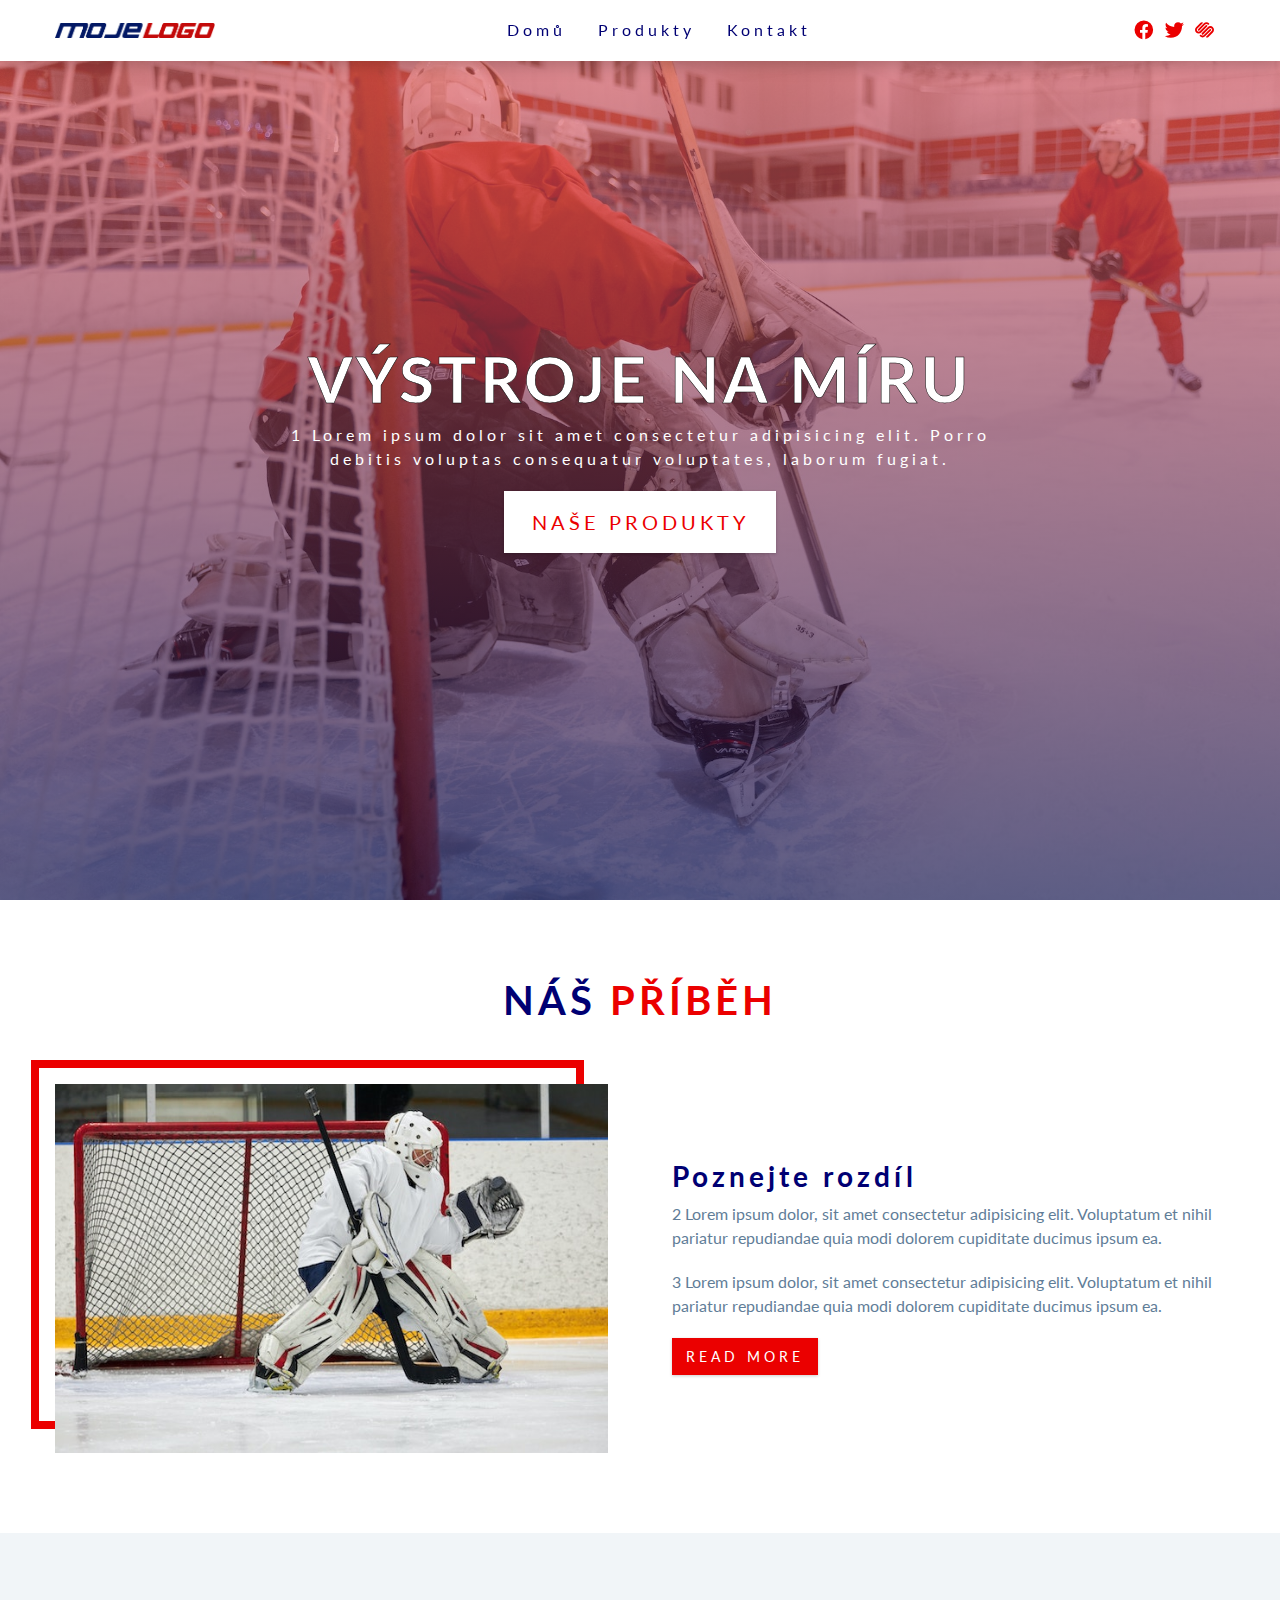
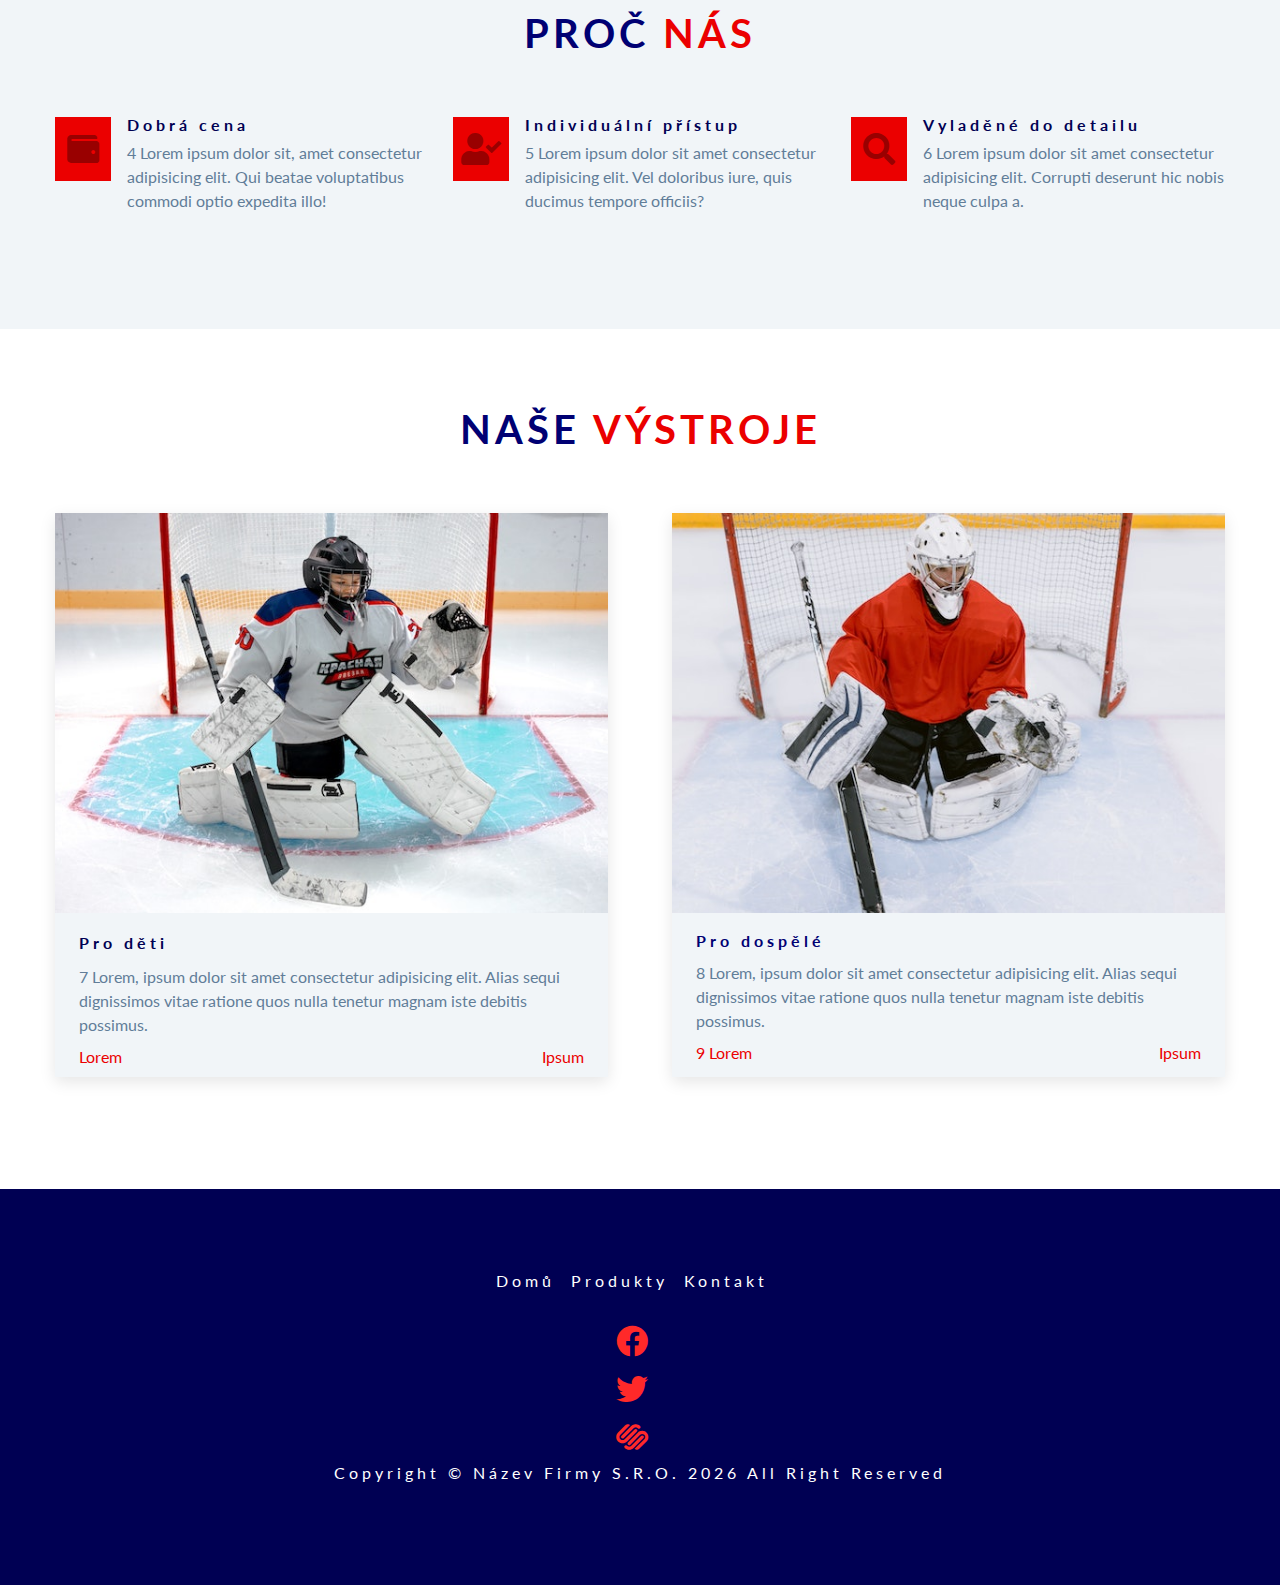
==== commit 0cf03a18: "numbered lorem" ====
--- a/index.html
+++ b/index.html
@@ -32,17 +32,17 @@
           <!-- nav links -->
           <ul class="nav-links" id="nav-links">
             <li>
-              <a href="/index.html" class="nav-link">domů</a>
+              <a href="/VystrojNaMiru/index.html" class="nav-link">domů</a>
             </li>
             <!-- end of single link -->
             <!-- single link -->
             <li>
-              <a href="/vystroj.html" class="nav-link">produkty</a>
+              <a href="/VystrojNaMiru/vystroj.html" class="nav-link">produkty</a>
             </li>
             <!-- end of single link -->
             <!-- single link -->
             <li>
-              <a href="/kontakt.html" class="nav-link">kontakt</a>
+              <a href="/VystrojNaMiru/kontakt.html" class="nav-link">kontakt</a>
             </li>
           </ul>
           <!-- end of nav links -->
@@ -87,7 +87,7 @@
         <div class="hero-banner">
           <h1>výstroje na míru</h1>
           <p>
-            Lorem ipsum dolor sit amet consectetur adipisicing elit. Porro
+            1 Lorem ipsum dolor sit amet consectetur adipisicing elit. Porro
             debitis voluptas consequatur voluptates, laborum fugiat.
           </p>
           <a href="#featured" class="btn hero-btn scroll-link">naše produkty</a>
@@ -116,12 +116,12 @@
         <article class="about-info">
           <h3>Poznejte rozdíl</h3>
           <p>
-            Lorem ipsum dolor, sit amet consectetur adipisicing elit. Voluptatum
+            2 Lorem ipsum dolor, sit amet consectetur adipisicing elit. Voluptatum
             et nihil pariatur repudiandae quia modi dolorem cupiditate ducimus
             ipsum ea.
           </p>
           <p>
-            Lorem ipsum dolor, sit amet consectetur adipisicing elit. Voluptatum
+            3 Lorem ipsum dolor, sit amet consectetur adipisicing elit. Voluptatum
             et nihil pariatur repudiandae quia modi dolorem cupiditate ducimus
             ipsum ea.
           </p>
@@ -145,7 +145,7 @@
           <div class="service-info">
             <h4 class="service-title">Dobrá cena</h4>
             <p class="service-text">
-              Lorem ipsum dolor sit, amet consectetur adipisicing elit. Qui
+              4 Lorem ipsum dolor sit, amet consectetur adipisicing elit. Qui
               beatae voluptatibus commodi optio expedita illo!
             </p>
           </div>
@@ -159,7 +159,7 @@
           <div class="service-info">
             <h4 class="service-title">Individuální přístup</h4>
             <p class="service-text">
-              Lorem ipsum dolor sit amet consectetur adipisicing elit. Vel
+              5 Lorem ipsum dolor sit amet consectetur adipisicing elit. Vel
               doloribus iure, quis ducimus tempore officiis?
             </p>
           </div>
@@ -173,7 +173,7 @@
           <div class="service-info">
             <h4 class="service-title">Vyladěné do detailu</h4>
             <p class="service-text">
-              Lorem ipsum dolor sit amet consectetur adipisicing elit. Corrupti
+              6 Lorem ipsum dolor sit amet consectetur adipisicing elit. Corrupti
               deserunt hic nobis neque culpa a.
             </p>
           </div>
@@ -200,7 +200,7 @@
               <h4>Pro děti</h4>
             </div>
             <p>
-              Lorem, ipsum dolor sit amet consectetur adipisicing elit. Alias
+              7 Lorem, ipsum dolor sit amet consectetur adipisicing elit. Alias
               sequi dignissimos vitae ratione quos nulla tenetur magnam iste
               debitis possimus.
             </p>
@@ -221,14 +221,14 @@
           <div class="tour-info">
             <h4>Pro dospělé</h4>
             <p>
-              Lorem, ipsum dolor sit amet consectetur adipisicing elit. Alias
+              8 Lorem, ipsum dolor sit amet consectetur adipisicing elit. Alias
               sequi dignissimos vitae ratione quos nulla tenetur magnam iste
               debitis possimus.
             </p>
             <div class="tour-footer">
               <p>
                 <span>
-                  Lorem
+                  9 Lorem
                 </span>
               </p>
               <p>Ipsum</p>
@@ -246,17 +246,17 @@
       <ul class="footer-links">
         <!-- single link -->
         <li>
-          <a href="/index.html" class="footer-link">domů</a>
+          <a href="/VystrojNaMiru/index.html" class="footer-link">domů</a>
         </li>
         <!-- end of single link -->
         <!-- single link -->
         <li>
-          <a href="/vystroj.html" class="footer-link">produkty</a>
+          <a href="/VystrojNaMiru/vystroj.html" class="footer-link">produkty</a>
         </li>
         <!-- end of single link -->
         <!-- single link -->
         <li>
-          <a href="/kontakt.html" class="footer-link">kontakt</a>
+          <a href="/VystrojNaMiru/kontakt.html" class="footer-link">kontakt</a>
         </li>
         <!-- end of single link -->
       </ul>
--- a/css/styles.css
+++ b/css/styles.css
@@ -26,7 +26,8 @@
   --clr-primary-9: hsl(0, 100%, 62%);
   --clr-primary-10: hsl(0, 100%, 66%);
   /* darkest grey - used for headings */
-  --clr-grey-1: hsl(209, 61%, 16%);
+  --clr-blue: rgb(0, 0, 115);
+  --clr-blue-2: rgb(0, 0, 83);
   --clr-grey-2: hsl(211, 39%, 23%);
   --clr-grey-3: hsl(209, 34%, 30%);
   --clr-grey-4: hsl(209, 28%, 39%);
@@ -59,7 +60,7 @@
 body {
   font-family: var(--ff-primary);
   background: var(--clr-white);
-  color: var(--clr-grey-1);
+  color: var(--clr-blue);
   line-height: 1.5;
   font-size: 0.875rem;
 }
@@ -190,6 +191,7 @@
 
 .nav-logo {
   cursor: pointer;
+  max-width: 10rem;
 }
 
 .nav-icons {
@@ -228,7 +230,7 @@
   text-transform: capitalize;
   letter-spacing: var(--spacing);
   transition: var(--transition);
-  color: var(--clr-grey-1);
+  color: var(--clr-blue);
   cursor: pointer;
   font-size: 1rem;
 }
@@ -307,7 +309,7 @@
 */
 .hero {
   min-height: 100vh;
-  background: linear-gradient(rgb(255, 102, 102, 0.5), rgba(0, 0, 0, 0.7)),
+  background: linear-gradient(rgba(255, 102, 102, 0.6), rgba(0, 0, 62, 0.6)),
       url("../images/main.jpg") center/cover no-repeat;
   display: flex;
   justify-content: center;
@@ -322,6 +324,8 @@
 
 .hero-banner h1 {
   text-transform: uppercase;
+  -webkit-text-stroke-width: 0.5px;
+  -webkit-text-stroke-color: black;
 }
 
 .hero-banner p {
@@ -439,7 +443,7 @@
   background: black;
   cursor: pointer;
   animation: move 3s 10;
-  box-shadow: 0px 0px 10px var(--clr-primary-5);
+  box-shadow: 0px 0px 10px var(--clr-blue);
 }
 
 #helma {
@@ -470,17 +474,17 @@
 
 @keyframes move {
   0% {
-    box-shadow: 0px 0px 8px var(--clr-primary-10);
+    box-shadow: 0px 0px 8px var(--clr-blue);
 
   }
 
   50% {
-    box-shadow: 0px 0px 24px var(--clr-primary-5);
+    box-shadow: 0px 0px 24px var(--clr-blue-2);
     transform: scale(1.05, 1.05);
   }
 
   100% {
-    box-shadow: 0px 0px 8px var(--clr-primary-10);
+    box-shadow: 0px 0px 8px var(--clr-blue);
   }
 }
 
@@ -543,6 +547,10 @@
   margin-bottom: 1.5rem;
 }
 
+.service-title {
+  color: var(--clr-blue-2);
+}
+
 .service-text {
   max-width: 20rem;
   margin-left: auto;
@@ -588,7 +596,7 @@
 
 /*
 =============== 
-Featured Tours
+Vystroje cards
 ===============
 */
 
@@ -633,10 +641,10 @@
   flex-wrap: wrap;
 }
 
-.tour-title p,
 .tour-title h4 {
   margin-bottom: 0.75rem;
   line-height: 1.25;
+  color: var(--clr-blue-2);
 }
 
 .tour-title p {
@@ -726,12 +734,6 @@
   
 }
 
-@media screen and (min-height: 1100px) {
-  #kontakt {
-    /* height: 80vw; */
-  }
-}
-
 
 
 
@@ -742,7 +744,7 @@
 */
 
 .footer {
-  background: var(--clr-grey-1);
+  background: var(--clr-blue-2);
   text-align: center;
   padding-left: 2rem;
   padding-right: 2rem;
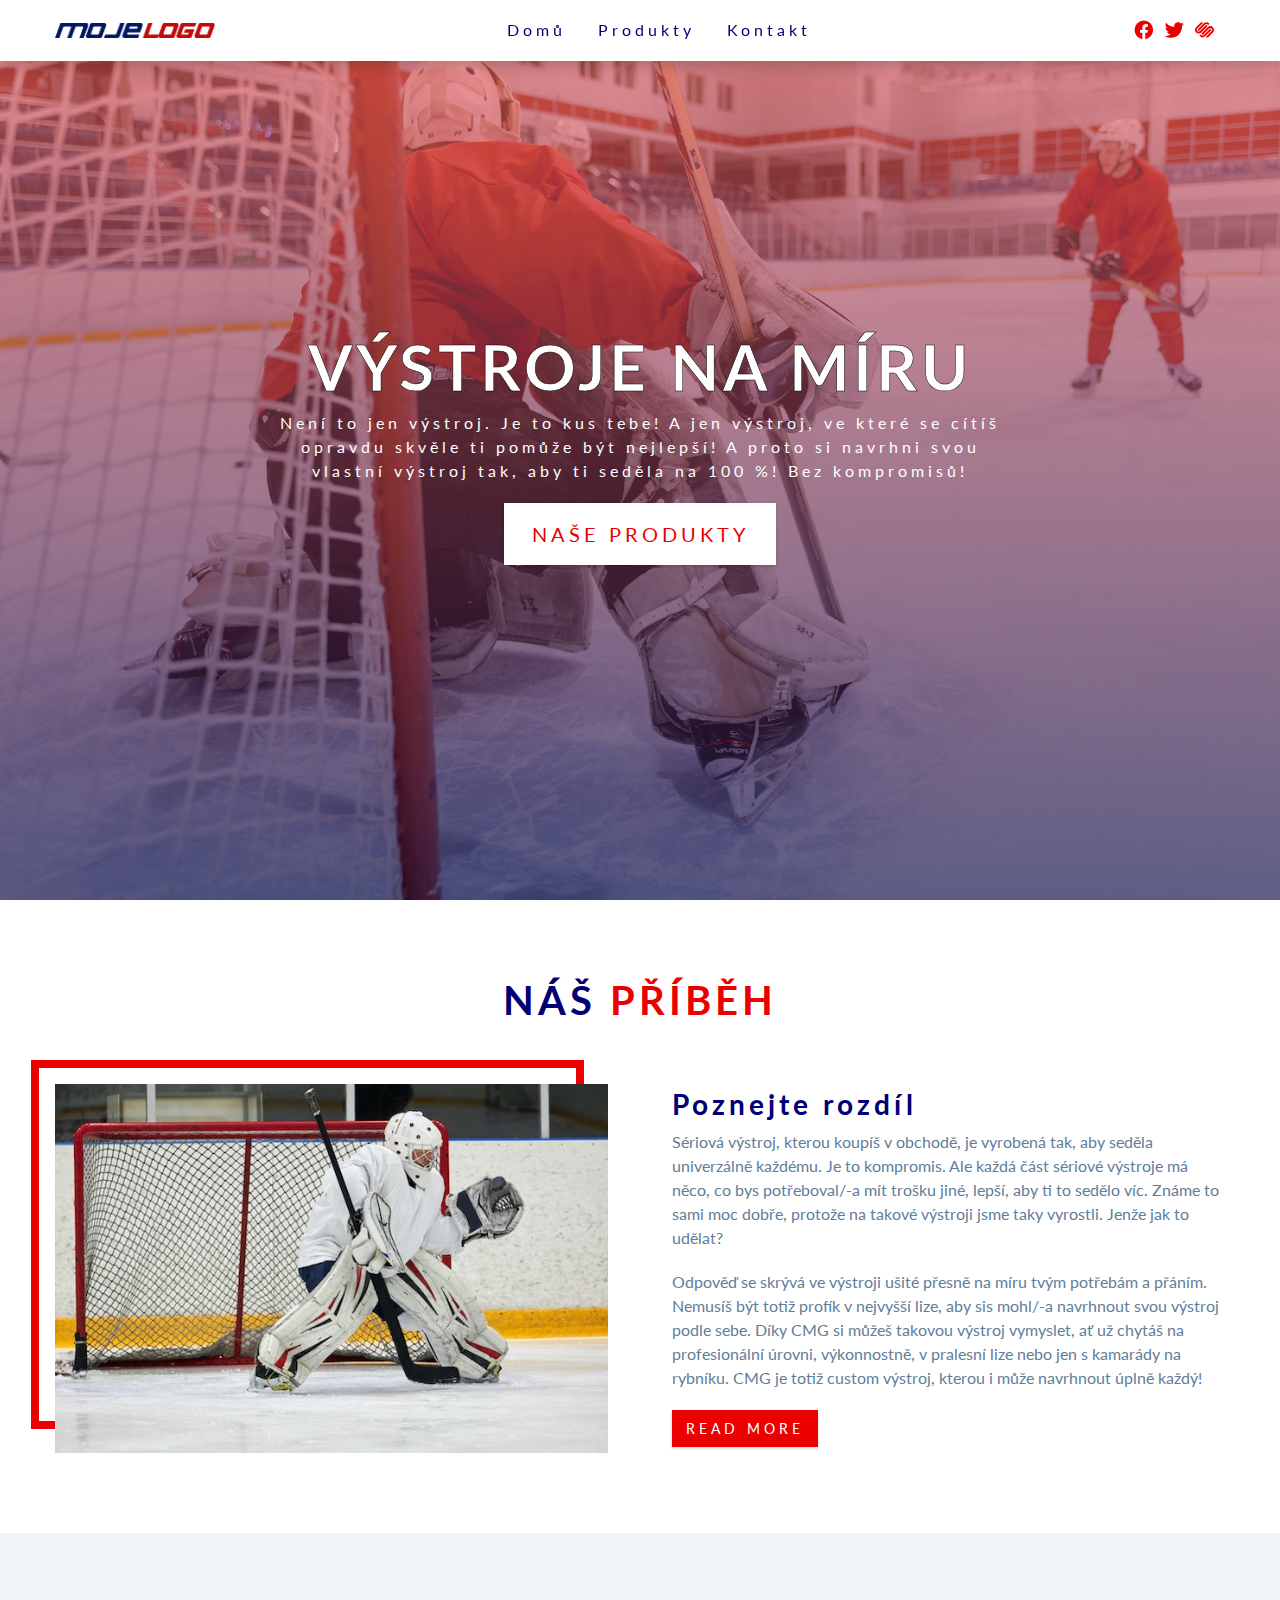
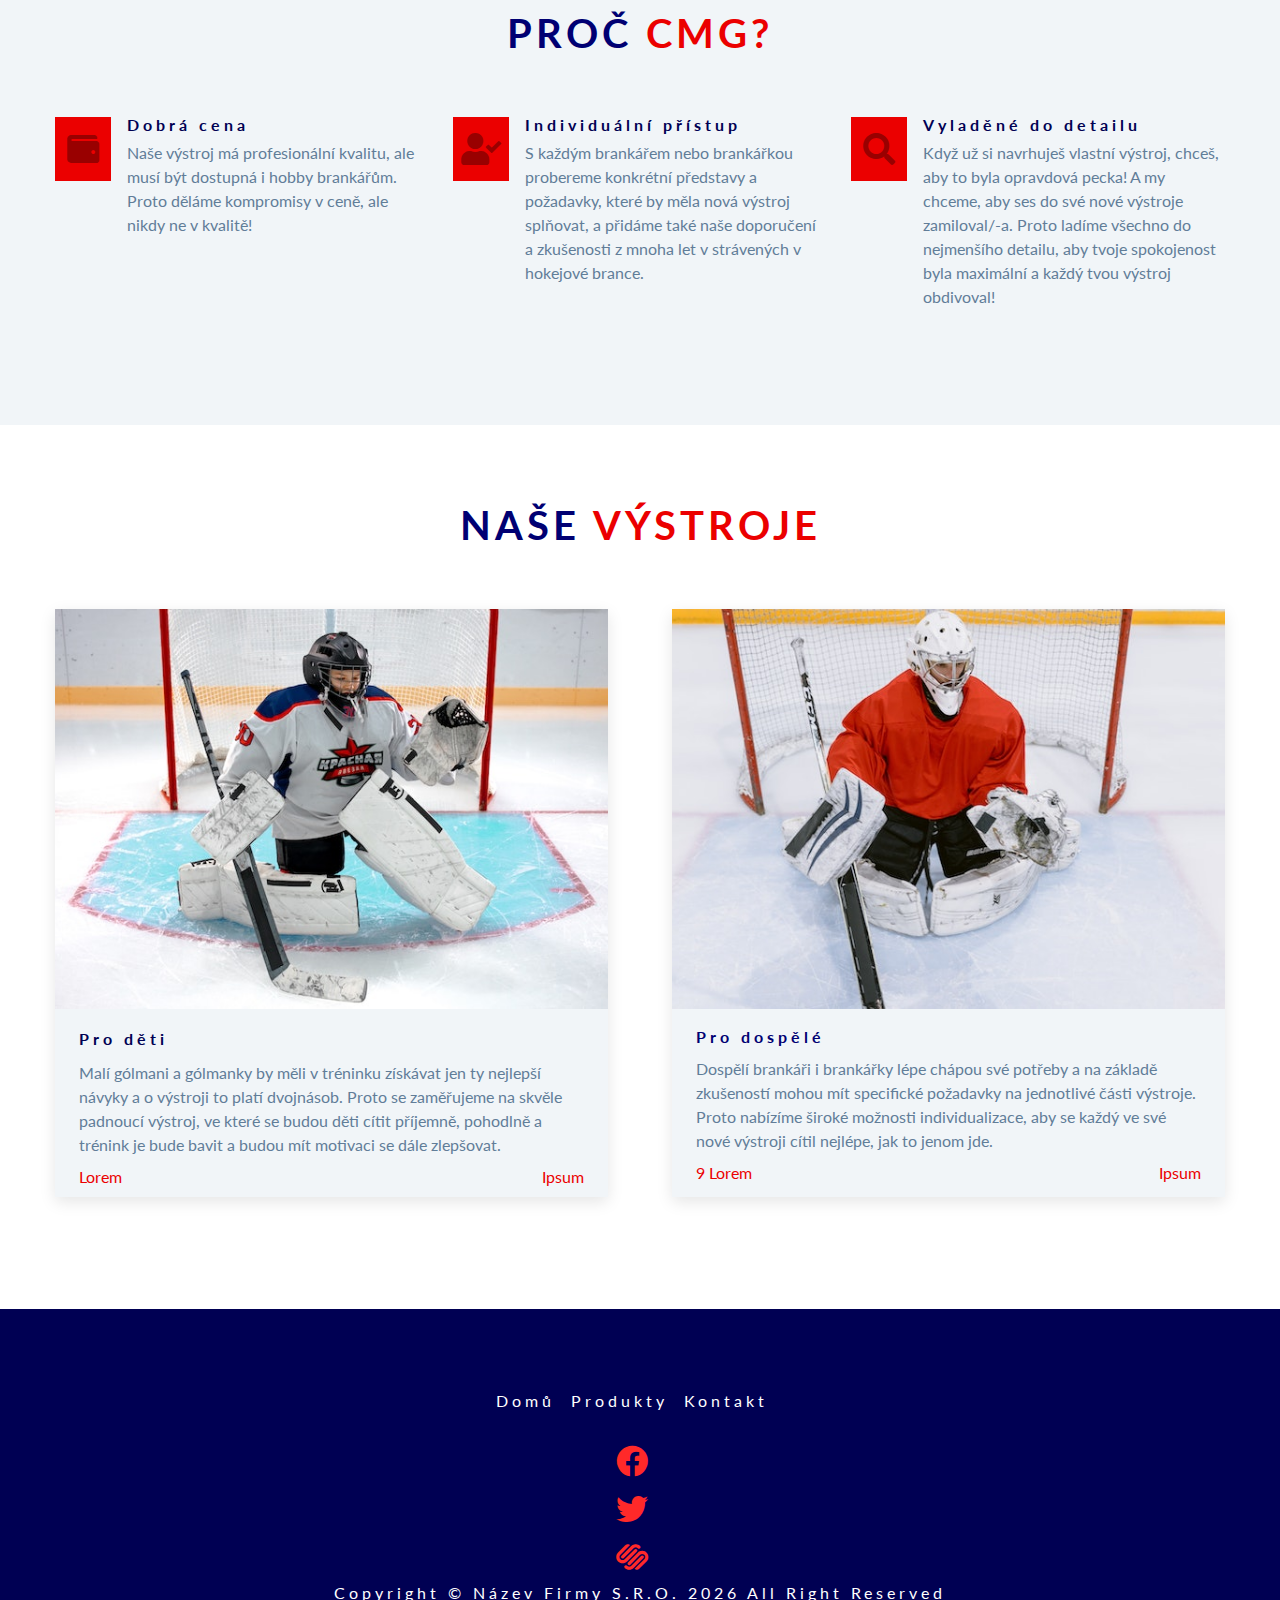
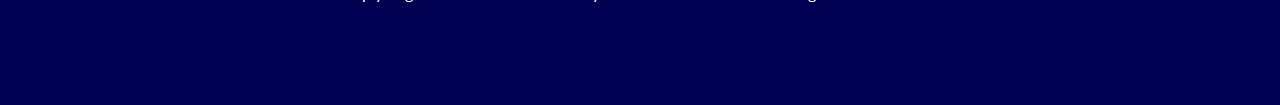
==== commit 81ba8783: "Update index.html" ====
--- a/index.html
+++ b/index.html
@@ -87,8 +87,8 @@
         <div class="hero-banner">
           <h1>výstroje na míru</h1>
           <p>
-            1 Lorem ipsum dolor sit amet consectetur adipisicing elit. Porro
-            debitis voluptas consequatur voluptates, laborum fugiat.
+            Není to jen výstroj. Je to kus tebe! A jen výstroj, ve které se cítíš opravdu skvěle ti pomůže být nejlepší!
+            A proto si navrhni svou vlastní výstroj tak, aby ti seděla na 100 %! Bez kompromisů!
           </p>
           <a href="#featured" class="btn hero-btn scroll-link">naše produkty</a>
         </div>
@@ -116,14 +116,14 @@
         <article class="about-info">
           <h3>Poznejte rozdíl</h3>
           <p>
-            2 Lorem ipsum dolor, sit amet consectetur adipisicing elit. Voluptatum
-            et nihil pariatur repudiandae quia modi dolorem cupiditate ducimus
-            ipsum ea.
+            Sériová výstroj, kterou koupíš v obchodě, je vyrobená tak, aby seděla univerzálně každému. Je to kompromis. 
+            Ale každá část sériové výstroje má něco, co bys potřeboval/-a mít trošku jiné, lepší, aby ti to sedělo víc. 
+            Známe to sami moc dobře, protože na takové výstroji jsme taky vyrostli. Jenže jak to udělat?
           </p>
           <p>
-            3 Lorem ipsum dolor, sit amet consectetur adipisicing elit. Voluptatum
-            et nihil pariatur repudiandae quia modi dolorem cupiditate ducimus
-            ipsum ea.
+            Odpověď se skrývá ve výstroji ušité přesně na míru tvým potřebám a přáním. Nemusíš být totiž profík v nejvyšší lize, 
+            aby sis mohl/-a navrhnout svou výstroj podle sebe. Díky CMG si můžeš takovou výstroj vymyslet, ať už chytáš na profesionální 
+            úrovni, výkonnostně, v pralesní lize nebo jen s kamarády na rybníku. CMG je totiž custom výstroj, kterou i může navrhnout úplně každý!
           </p>
           <a href="#" class="btn">read more</a>
         </article>
@@ -134,7 +134,7 @@
     <!-- services -->
     <section class="section services" id="services">
       <div class="section-title">
-        <h2>proč <span>nás</span></h2>
+        <h2>proč <span>CMG?</span></h2>
       </div>
       <div class="section-center services-center">
         <!-- single service -->
@@ -145,8 +145,8 @@
           <div class="service-info">
             <h4 class="service-title">Dobrá cena</h4>
             <p class="service-text">
-              4 Lorem ipsum dolor sit, amet consectetur adipisicing elit. Qui
-              beatae voluptatibus commodi optio expedita illo!
+              Naše výstroj má profesionální kvalitu, ale musí být dostupná
+              i hobby brankářům. Proto děláme kompromisy v ceně, ale nikdy ne v kvalitě!
             </p>
           </div>
         </article>
@@ -159,8 +159,8 @@
           <div class="service-info">
             <h4 class="service-title">Individuální přístup</h4>
             <p class="service-text">
-              5 Lorem ipsum dolor sit amet consectetur adipisicing elit. Vel
-              doloribus iure, quis ducimus tempore officiis?
+              S každým brankářem nebo brankářkou probereme konkrétní představy a požadavky, které by měla 
+              nová výstroj splňovat, a přidáme také naše doporučení a zkušenosti z mnoha let v strávených v hokejové brance.
             </p>
           </div>
         </article>
@@ -173,8 +173,8 @@
           <div class="service-info">
             <h4 class="service-title">Vyladěné do detailu</h4>
             <p class="service-text">
-              6 Lorem ipsum dolor sit amet consectetur adipisicing elit. Corrupti
-              deserunt hic nobis neque culpa a.
+              Když už si navrhuješ vlastní výstroj, chceš, aby to byla opravdová pecka! A my chceme, aby ses do své nové výstroje zamiloval/-a.
+              Proto ladíme všechno do nejmenšího detailu, aby tvoje spokojenost byla maximální a každý tvou výstroj obdivoval!
             </p>
           </div>
         </article>
@@ -200,9 +200,9 @@
               <h4>Pro děti</h4>
             </div>
             <p>
-              7 Lorem, ipsum dolor sit amet consectetur adipisicing elit. Alias
-              sequi dignissimos vitae ratione quos nulla tenetur magnam iste
-              debitis possimus.
+              Malí gólmani a gólmanky by měli v tréninku získávat jen ty nejlepší návyky a o výstroji to platí dvojnásob. 
+              Proto se zaměřujeme na skvěle padnoucí výstroj, ve které se budou děti cítit příjemně, pohodlně a trénink 
+              je bude bavit a budou mít motivaci se dále zlepšovat.
             </p>
             <div class="tour-footer">
               <p>
@@ -221,9 +221,9 @@
           <div class="tour-info">
             <h4>Pro dospělé</h4>
             <p>
-              8 Lorem, ipsum dolor sit amet consectetur adipisicing elit. Alias
-              sequi dignissimos vitae ratione quos nulla tenetur magnam iste
-              debitis possimus.
+              Dospělí brankáři i brankářky lépe chápou své potřeby a na základě zkušeností mohou mít specifické 
+              požadavky na jednotlivé části výstroje. Proto nabízíme široké možnosti individualizace, aby se každý ve své 
+              nové výstroji cítil nejlépe, jak to jenom jde.
             </p>
             <div class="tour-footer">
               <p>
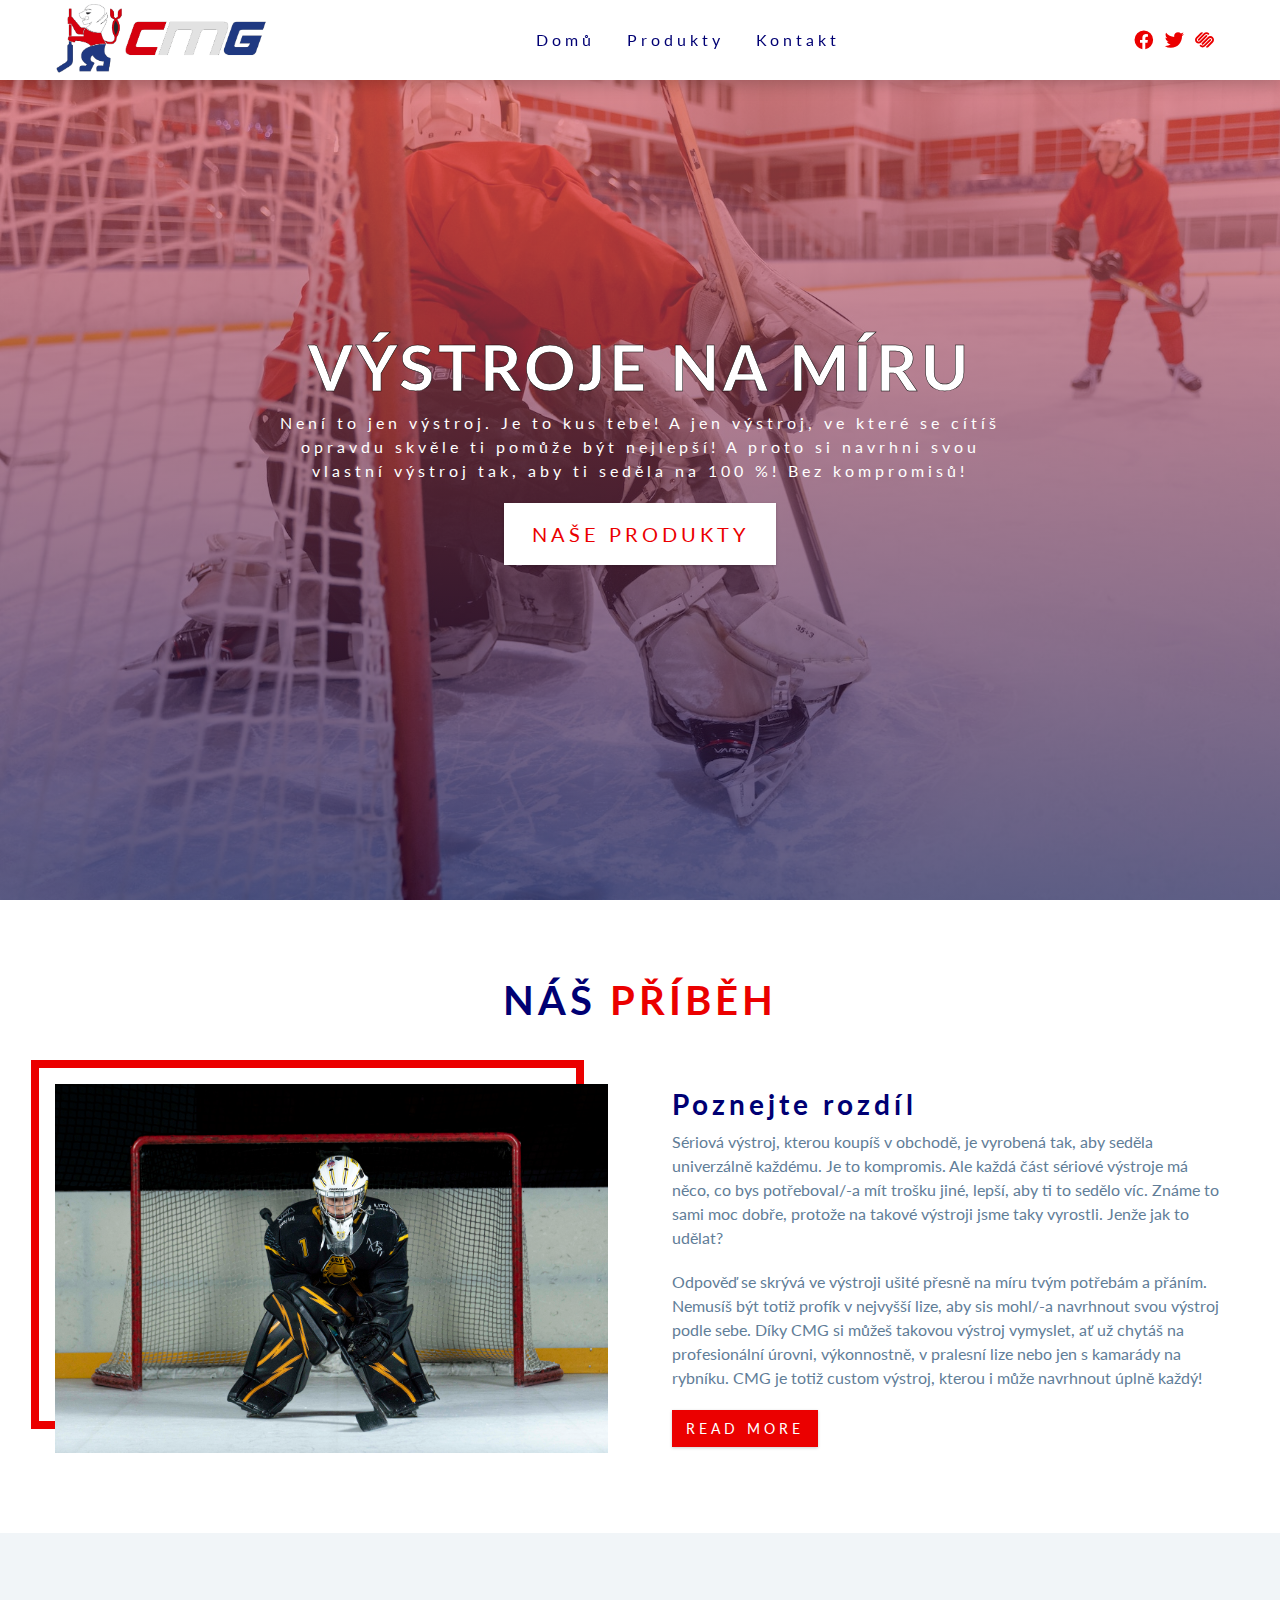
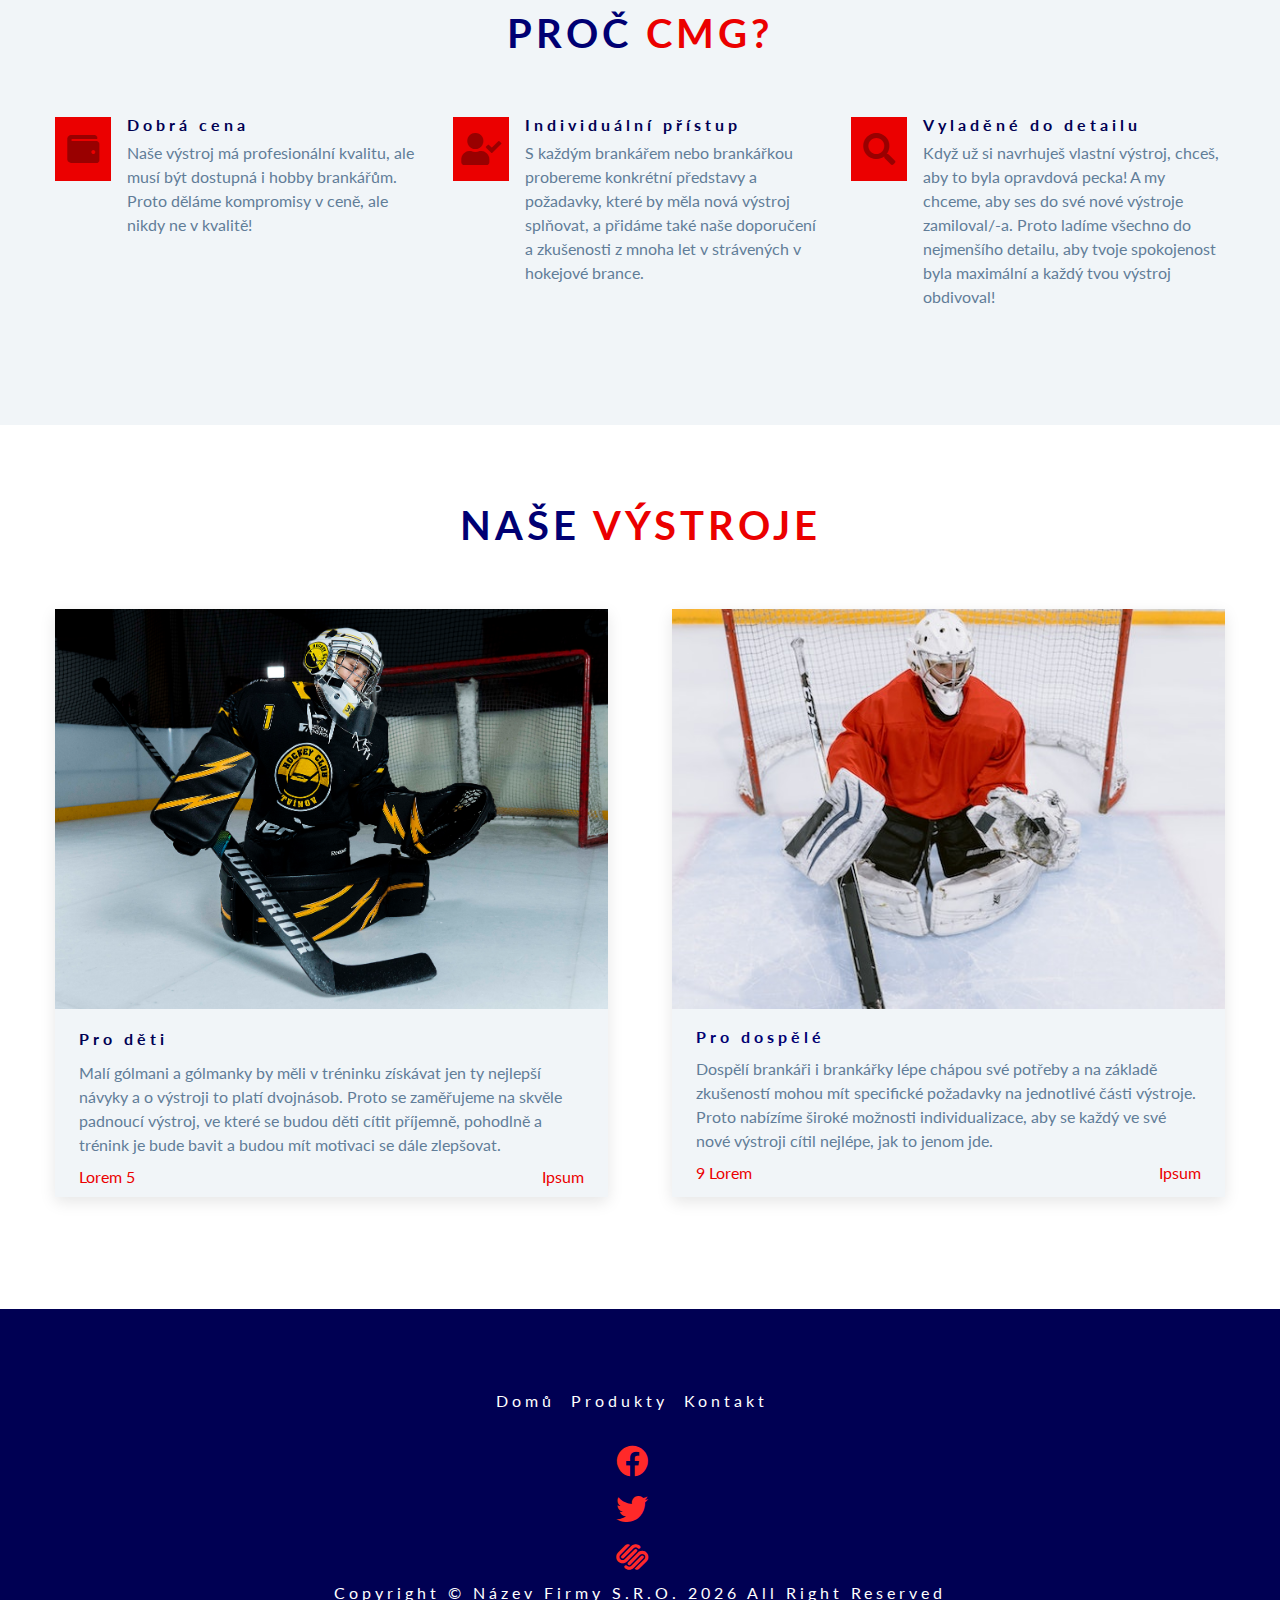
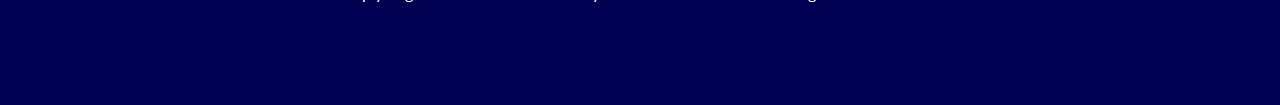
==== commit f27088fb: "Update index.html" ====
--- a/index.html
+++ b/index.html
@@ -206,7 +206,7 @@
             </p>
             <div class="tour-footer">
               <p>
-                Lorem
+                Lorem 5
               </p>
               <p>Ipsum</p>
             </div>
--- a/css/styles.css
+++ b/css/styles.css
@@ -187,11 +187,12 @@
   background: var(--clr-white);
   box-shadow: var(--dark-shadow);
   z-index: 2;
+  /* height: 5rem; */
 }
 
 .nav-logo {
   cursor: pointer;
-  max-width: 10rem;
+  height: 100%;
 }
 
 .nav-icons {
@@ -208,7 +209,8 @@
   display: flex;
   justify-content: space-between;
   align-items: center;
-  padding: 1rem 2rem;
+  padding: 0 2rem 0 0;
+  height: 5rem;
 }
 
 .nav-toggle {
@@ -252,9 +254,6 @@
 }
 
 @media screen and (min-width: 992px) {
-  .navbar {
-    padding: 1rem 2rem;
-  }
   /* hide toggle button */
   .nav-toggle {
     display: none;
